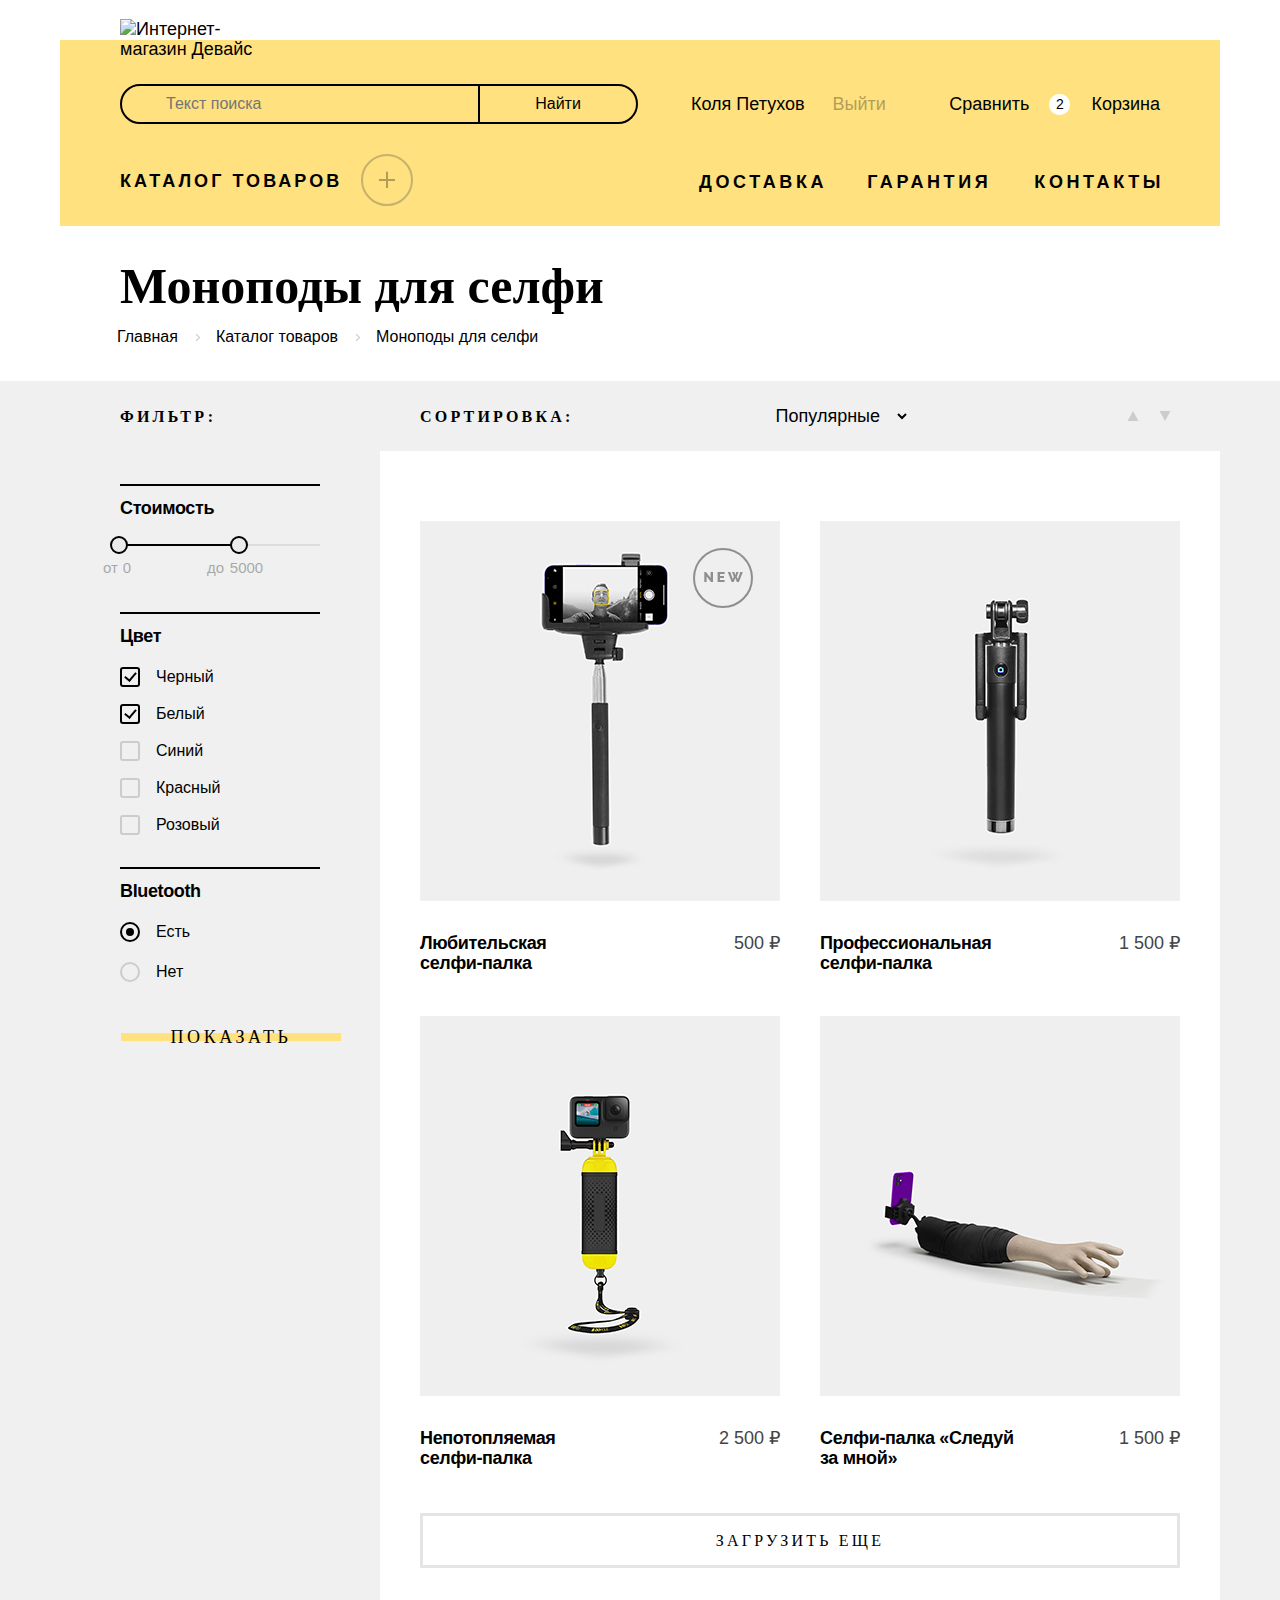
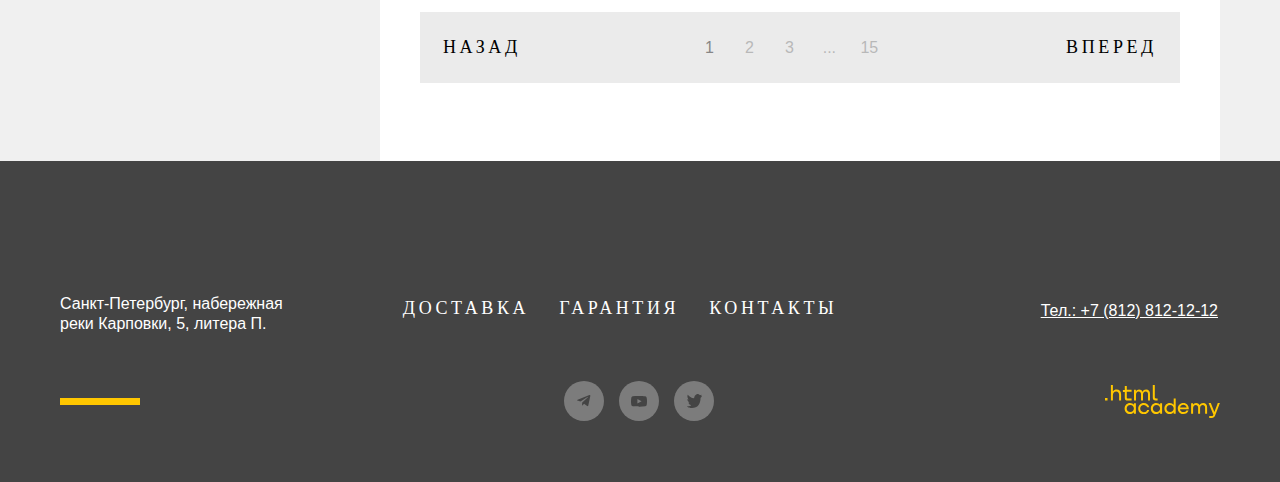
==== catalog.html @ ad10156c "Ending device" ====
<!DOCTYPE html>
<html lang="ru">

  <head>
    <meta charset="utf-8">
    <title>HTML Academy: Девайс</title>
    <link rel="icon" href="favicon.ico">
    <link rel="icon" type="image/png" href="images/favicon.png">
    <link rel="stylesheet" href="styles/styles.css">
  </head>

  <body>
    <header class="head">
      <div class="pre-logo">
        <a href="index.html" class="logo">
          <img src="images/ico/logo.svg" width="145" height="36" alt="Интернет-магазин Девайс">
        </a>
      </div>
      <nav class="head-navigation">
        <div class="nav-top">

          <form action="https://echo.htmlacademy.ru" method="post" class="form-search">
            <label for="search" class="visually-hidden">Поиск</label>
            <input class="form-search-input" id="search" name="search" type="search" placeholder="Текст поиска">
            <button class="form-search-btn" type="submit">Найти</button>
          </form>

          <ul class="nav-list-left">
            <li class="nav-entered">
              <a href="#" class="nav-link"><span class="nav-ico-login"></span>Коля Петухов</a>
            </li>
            <li class="nav-unlogin"><a href="#" class="nav-link">Выйти</a></li>
          </ul>

          <ul class="nav-list-right">
            <li>
              <a href="#" class="nav-compare nav-link"><span class="nav-ico-compare"></span>Сравнить</a>
            </li>
            <li>
              <a href="#" class="nav-thrash nav-link">
                <div class="nav-thrash-reactangle">2</div>
                <span class="nav-ico-thrash"></span>Корзина
              </a>
              <!-- Popover -->

              <div class="cart-popover popover-hidden">
                <ul class="popover-items-list">
                  <li class="popover-cart-item">
                    <a class="popover-item-link" href="#">
                      <img class="popover-image" src="images/tripod-mobile-sm.jpg" width="39" height="43"
                        alt="Любительская селфи-палка">
                      <p class="cart-item-title">Любительская селфи-палка</p>
                    </a>
                    <button class="delete-button" type="submit"><span class="visually-hidden">Удалить</span></button>
                  </li>
                  <li class="popover-cart-item">
                    <a class="popover-item-link" href="#">
                      <img class="popover-image" src="images/tripod-sm.jpg" width="39" height="43"
                        alt="Профессиональная селфи-палка">
                      <p class="cart-item-title">Профессиональная селфи-палка</p>
                    </a>
                    <button class="delete-button" type="submit"><span class="visually-hidden">Удалить</span></button>
                  </li>
                </ul>
                <div class="totals">
                  <p class="totals-text">Товаров: 2</p>
                  <p class="totals-text">Сумма: 2000 ₽</p>
                </div>
                <a class="popover-button" href="#">Открыть корзину</a>
              </div>
              <!-- Popover -->
            </li>
          </ul>
        </div>





        <div class="catalog-group-menu">


          <ul class="catalog-menu-left">
            <li><a href="#" class="catalog-menu-left-link">Каталог товаров</a>
              <div class="catalog-inner catalog-hidden">
                <ul class="catalog-inner-list">
                  <li class="catalog-inner-list-item"><a href="#" class="navigation-catalogue-item">Виртуальная
                      реальность</a></li>
                  <li class="catalog-inner-list-item"><a class="navigation-catalogue-item item-active">Моноподы для
                      cелфи</a></li>
                  <li class="catalog-inner-list-item"><a href="#" class="navigation-catalogue-item">Экшн-камеры</a></li>
                </ul>
                <ul class="catalog-inner-list">
                  <li class="catalog-inner-list-item"><a href="#" class="navigation-catalogue-item">Фитнес-браслеты</a>
                  </li>
                  <li class="catalog-inner-list-item"><a href="#" class="navigation-catalogue-item">Умные часы</a></li>
                </ul>
                <ul class="catalog-inner-list">
                  <li class="catalog-inner-list-item"><a href="#" class="navigation-catalogue-item">Квадрокоптеры</a>
                  </li>
                </ul>
              </div>

            </li>
          </ul>

          <ul class="catalog-menu-right">
            <li><a href="#" class="catalog-menu-right-link">Доставка</a></li>
            <li><a href="#" class="catalog-menu-right-link">Гарантия</a></li>
            <li><a href="#" class="catalog-menu-right-link">Контакты</a></li>
          </ul>




        </div>
      </nav>







    </header>

    <main>
      <section class="breadcrumbs">
        <h2 class="breadcrumbs-header">Моноподы для селфи</h2>
        <ul class="breadcrumbs-list">
          <li class="breadcrumbs-list-item"><a href="/index.html" class="breadcrumbs-list-link">Главная</a></li>
          <li class="breadcrumbs-list-item"><a href="#" class="breadcrumbs-list-link">Каталог товаров</a></li>
          <li class="breadcrumbs-list-item"><a href="#" class="breadcrumbs-list-link">Моноподы для селфи</a></li>
        </ul>
      </section>

      <section class="products-container">
        <div class="product-container-block">

          <div class="product-container-filter">
            <div class="product-filter">
              <h3 class="product-form-header">Фильтр:</h3>
            </div>

            <form action="https://echo.htmlacademy.ru" class="product-form-filter" method="post">
              <fieldset class="product-filter-group">
                <legend class="form-filter-title">Стоимость</legend>
                <div class="filter-range-scale">
                  <div class="filter-range-bar">
                    <button class="filter-range-toggle toggle-min" type="button">
                      <span class="visually-hidden">Изменить минимальную цену</span>
                    </button>
                    <button class="filter-range-toggle toggle-max" type="button">
                      <span class="visually-hidden">Изменить максимальную цену</span>
                    </button>
                    <div class="range-wrapper-inputs">
                      <label class="catalog-filter-label" for="ot">
                        <span class="range-text">от</span>
                        <input class="range-input" type="number" id="ot" value="0" name="min-price" style="width:10px;">
                      </label>
                      <label class="catalog-filter-label" for="do">
                        <span class="range-text">до</span>
                        <input class="range-input" type="number" id="do" value="5000" name="min-price">
                      </label>
                    </div>
                  </div>
                </div>
              </fieldset>
              <fieldset class="product-filter-group">

                <legend class="form-filter-title form-filter-color">Цвет</legend>
                <ul class="form-filter-list">
                  <li class="form-filter-item">
                    <label for="black" class="control">
                      <input class="control-input visually-hidden" type="checkbox" id="black" name="color" value="black"
                        checked>
                      <span class="control-mark"></span>
                      <span class="control-label">Черный</span>
                    </label>
                  </li>
                  <li class="form-filter-item">
                    <label for="white" class="control">
                      <input class="control-input visually-hidden" type="checkbox" id="white" name="color" value="white"
                        checked>
                      <span class="control-mark"></span>
                      <span class="control-label">Белый</span>
                    </label>
                  </li>
                  <li class="form-filter-item">
                    <label for="blue" class="control">
                      <input class="control-input visually-hidden" type="checkbox" id="blue" name="color" value="blue">
                      <span class="control-mark"></span>
                      <span class="control-label">Синий</span>
                    </label>
                  </li>
                  <li class="form-filter-item">
                    <label for="red" class="control">
                      <input class="control-input visually-hidden" type="checkbox" id="red" name="color" value="red">
                      <span class="control-mark"></span>
                      <span class="control-label">Красный</span>
                    </label>
                  </li>
                  <li class="form-filter-item">
                    <label for="rose" class="control">
                      <input class="control-input visually-hidden" type="checkbox" id="rose" name="color" value="rose">
                      <span class="control-mark"></span>
                      <span class="control-label">Розовый</span>
                    </label>
                  </li>

                </ul>
              </fieldset>
              <fieldset class="product-filter-group">
                <legend class="form-filter-title form-filter-bluetooth">Bluetooth</legend>
                <ul class="form-filter-list">
                  <li class="form-filter-radio-item">
                    <label for="yes" class="control">
                      <input class="visually-hidden control-input" type="radio" id="yes" name="bluetooth" value="yes"
                        checked>
                      <span class="control-mark"></span>
                      <span class="control-label">Есть</span>
                    </label>
                  </li>
                  <li class="form-filter-radio-item">
                    <label for="no" class="control">
                      <input class="visually-hidden control-input" type="radio" id="no" name="bluetooth" value="no">
                      <span class="control-mark"></span>
                      <span class="control-label">Нет</span>
                    </label>
                  </li>

                </ul>
              </fieldset>
              <div class="filter-form-btn-container">
                <button class="btn-detail" type="submit">Показать</button>
              </div>
            </form>
          </div>

          <div class="product-main-container">
            <div class="product-sort">
              <h3 class="product-sort-header">Cортировка:</h3>
              <select class="product-select" aria-label="Сортировка товара">
                <option value="popular" selected>Популярные</option>
                <option value="price_up">Цена выше</option>
                <option value="price_down">Цена ниже</option>
              </select>
              <div class="product-button-group">
                <button type="button" class="product-button">
                  <svg width="12" height="10" viewBox="0 0 12 10" fill="currentColor" xmlns="http://www.w3.org/2000/svg"
                    class="up">
                    <path d="M6 0L11.5 10H0.5" />
                  </svg>
                </button>
                <button type="button" class="product-button">
                  <svg width="12" height="10" viewBox="0 0 12 10" fill="currentColor" xmlns="http://www.w3.org/2000/svg"
                    class="down">
                    <path d="M6 10L0.499999 9.61651e-07L11.5 0" />
                  </svg>
                </button>
              </div>
            </div>


            <div class="product-area">
              <div class="product-bar">
                <ul class="product-list">
                  <li class="product-card">
                    <a class="product-card-link" href="#">
                      <img class="product-card-image" src="images/tripod-mobile.jpg" height="380" width="360"
                        alt="Любительская селфи-палка">
                      <svg class="new-label new-visible" width="60" height="60" viewBox="0 0 60 60" fill="none"
                        xmlns="http://www.w3.org/2000/svg">
                        <circle cx="30" cy="30" r="29" stroke="#000" stroke-width="2"></circle>
                        <path d="M13.6 28.3V34h-2.3V24H13l4.6 6v-6H20v10H18l-4.5-5.7Zm18 3.7v2h-7V24h7v2H27v2h4V30h-4v2h4.7Zm7.5-8h2.2l1 3.3 1-3.2h2.2l-1.7
                        4.6 1 2.6 2.5-7.2h2.5L45.9 34h-2l-1.6-3.9-1.6 3.9h-2l-3.9-10h2.5l2.5 7.3 1-2.6-1.7-4.6Z"
                          fill="#000"></path>
                      </svg>
                      <p class="main-page-button btn-detail">Подробнее</p>
                      <h3 class="product-card-title">Любительская <br>селфи-палка</h3>
                      <p class="product-card-price">500 ₽</p>
                    </a>
                  </li>
                  <li class="product-card">
                    <a class="product-card-link" href="#">
                      <img class="product-card-image" src="images/tripod.jpg" height="380" width="360"
                        alt="Профессиональная селфи-палка.">
                      <svg class="new-label new-hidden" width="60" height="60" viewBox="0 0 60 60" fill="none"
                        xmlns="http://www.w3.org/2000/svg">
                        <circle cx="30" cy="30" r="29" stroke="#000" stroke-width="2"></circle>
                        <path d="M13.6 28.3V34h-2.3V24H13l4.6 6v-6H20v10H18l-4.5-5.7Zm18 3.7v2h-7V24h7v2H27v2h4V30h-4v2h4.7Zm7.5-8h2.2l1 3.3 1-3.2h2.2l-1.7
                        4.6 1 2.6 2.5-7.2h2.5L45.9 34h-2l-1.6-3.9-1.6 3.9h-2l-3.9-10h2.5l2.5 7.3 1-2.6-1.7-4.6Z"
                          fill="#000"></path>
                      </svg>
                      <p class="main-page-button btn-detail">Подробнее</p>
                      <h3 class="product-card-title">Профессиональная селфи-палка</h3>
                      <p class="product-card-price">1 500 ₽</p>
                    </a>
                  </li>
                  <li class="product-card">
                    <a class="product-card-link" href="#">
                      <img class="product-card-image" src="images/gopro.jpg" height="380" width="360"
                        alt="Непотопляемая селфи-палка">
                      <svg class="new-label new-hidden" width="60" height="60" viewBox="0 0 60 60" fill="none"
                        xmlns="http://www.w3.org/2000/svg">
                        <circle cx="30" cy="30" r="29" stroke="#000" stroke-width="2"></circle>
                        <path d="M13.6 28.3V34h-2.3V24H13l4.6 6v-6H20v10H18l-4.5-5.7Zm18 3.7v2h-7V24h7v2H27v2h4V30h-4v2h4.7Zm7.5-8h2.2l1 3.3 1-3.2h2.2l-1.7
                        4.6 1 2.6 2.5-7.2h2.5L45.9 34h-2l-1.6-3.9-1.6 3.9h-2l-3.9-10h2.5l2.5 7.3 1-2.6-1.7-4.6Z"
                          fill="#000"></path>
                      </svg>
                      <p class="main-page-button btn-detail">Подробнее</p>
                      <h3 class="product-card-title">Непотопляемая селфи-палка</h3>
                      <p class="product-card-price">2 500 ₽</p>
                    </a>
                  </li>
                  <li class="product-card">
                    <a class="product-card-link" href="#">
                      <img class="product-card-image" src="images/hand.jpg" height="380" width="360"
                        alt="Селфи-палка «Следуй за мной»">
                      <svg class="new-label new-hidden" width="60" height="60" viewBox="0 0 60 60" fill="none"
                        xmlns="http://www.w3.org/2000/svg">
                        <circle cx="30" cy="30" r="29" stroke="#000" stroke-width="2"></circle>
                        <path d="M13.6 28.3V34h-2.3V24H13l4.6 6v-6H20v10H18l-4.5-5.7Zm18 3.7v2h-7V24h7v2H27v2h4V30h-4v2h4.7Zm7.5-8h2.2l1 3.3 1-3.2h2.2l-1.7
                        4.6 1 2.6 2.5-7.2h2.5L45.9 34h-2l-1.6-3.9-1.6 3.9h-2l-3.9-10h2.5l2.5 7.3 1-2.6-1.7-4.6Z"
                          fill="#000"></path>
                      </svg>
                      <p class="main-page-button btn-detail">Подробнее</p>
                      <h3 class="product-card-title">Селфи-палка «Следуй за мной»</h3>
                      <p class="product-card-price">1 500 ₽</p>
                    </a>
                  </li>
                </ul>

              </div>
              <div class="product-more">
                <button type="button" class="product-more-btn">Загрузить еще</button>
              </div>

              <div class="product-navigation">
                <div class="product-navigation-block">
                  <a href="#" class="product-navigation-link"><span
                      class="product-navigation-link-route">Назад</span></a>
                </div>
                <ul class="product-pagination">
                  <li class="product-pagination-list">
                    <a href="#" class="product-pagination-link pagination-current">1</a>
                  </li>
                  <li class="product-pagination-list">
                    <a href="#" class="product-pagination-link">2</a>
                  </li>
                  <li class="product-pagination-list">
                    <a href="#" class="product-pagination-link">3</a>
                  </li>
                  <li class="product-pagination-list">
                    <a href="#" class="product-pagination-link">...</a>
                  </li>
                  <li class="product-pagination-list">
                    <a href="#" class="product-pagination-link">15</a>
                  </li>
                </ul>
                <div class="product-navigation-block">
                  <a href="#" class="product-navigation-link"><span
                      class="product-navigation-link-route">Вперед</span></a>
                </div>
              </div>

            </div>

          </div>



        </div>
      </section>
    </main>



    <footer class="footer">
      <div class="footer-container">

        <div class="logo-footer">
          <h3 class="visually-hidden">На главную страницу</h3>
          <a href="index.html" class="logo-footer-ico"></a>
        </div>


        <div class="footer-first-grid">

          <p class="footer-text">Санкт-Петербург, набережная<br /> реки Карповки, 5, литера П.</p>
          <ul class="footer-menu">
            <li class="footer-menu-item"><a href="#" class="footer-menu-link">Доставка</a></li>
            <li class="footer-menu-item"><a href="#" class="footer-menu-link">Гарантия</a></li>
            <li class="footer-menu-item"><a href="#" class="footer-menu-link">Контакты</a></li>
          </ul>
          <p class="footer-text footer-phone"><a href="tel:+78128121212" class="footer-phone-link">Тел.: +7 (812)
              812-12-12</a></p>
        </div>

        <div class="footer-second-grid">
          <ul class="footer-social-group">


            <li class="footer-social-list">
              <a href="https://t.me/htmlacademy" class="footer-social-group-item-link footer-social-circle">
                <span class="visually-hidden">Телеграм</span>
                <svg width="14" height="12" fill="currentColor" xmlns="http://www.w3.org/2000/svg"
                  class="footer-social-ico">
                  <path
                    d="M12.44.07.62 4.63c-.8.33-.8.78-.14.98l3.03.94 7.02-4.43c.33-.2.64-.09.39.13l-5.7 5.13-.2 3.13c.3 0 .44-.14.61-.3l1.48-1.44 3.06 2.27c.57.31.97.15 1.12-.53l2-9.48c.21-.83-.3-1.2-.85-.96Z" />
                </svg>
              </a>
            </li>

            <li class="footer-social-list">
              <a href="https://www.youtube.com/user/htmlacademyru"
                class="footer-social-group-item-link footer-social-circle">
                <span class="visually-hidden">Ютуб</span>
                <svg width="16" height="11" fill="currentColor" xmlns="http://www.w3.org/2000/svg"
                  class="footer-social-ico">
                  <g clip-path="url(#a)">
                    <path
                      d="M15.67 1.67c-.1-.32-.27-.61-.51-.84-.25-.24-.56-.41-.9-.5C13.01 0 8 0 8 0 5.9-.02 3.8.08 1.74.32 1.4.4 1.1.58.84.82c-.24.24-.42.53-.51.85A19.4 19.4 0 0 0 0 5.34C0 6.56.1 7.79.33 9c.09.32.27.61.51.85.25.23.56.4.9.5 1.27.32 6.26.32 6.26.32 2.09.02 4.18-.08 6.26-.31.34-.09.65-.26.9-.5.24-.23.42-.52.5-.84.24-1.21.35-2.44.34-3.67.02-1.23-.1-2.46-.33-3.68ZM6.4 7.62V3.05l4.18 2.29L6.4 7.62Z" />
                  </g>
                  <defs>
                    <clipPath id="a">
                      <path fill="#fff" d="M0 0h16v11H0z" />
                    </clipPath>
                  </defs>
                </svg>
              </a>
            </li>
            <li class="footer-social-list">
              <a href="https://twitter.com/htmlacademy_ru" class="footer-social-group-item-link footer-social-circle">
                <span class="visually-hidden">Твиттер</span>
                <svg width="15" height="15" fill="currentColor" xmlns="http://www.w3.org/2000/svg"
                  class="footer-social-ico">
                  <path
                    d="M9.7.16c1.5-.5 2.6.3 3.2 1.1.5-.2 1.1-.4 1.7-.6 0 .8-.5 1.4-.8 1.6.7.2 1.2-.4 1.2-.4-.1.9-.9 1.7-1.4 1.9-.2 6.3-2.8 10.4-8.9 10.3h-.4c-.3 0-3.7-.4-4.3-1.8 2 .2 3.4-.4 4.1-1.1-.8-.3-2.4-.4-2.6-2.8.3.2.5.3 1.1.2-1.1-.8-2.3-1.5-2.2-3.5.3.3.9.5 1.2.4C1 5.26-.2 2.36.8.86c1.6 1.7 3.3 3.4 6.3 3.5.2-2.1 1-3.5 2.6-4.2Z" />
                </svg>
              </a>
            </li>
          </ul>

          <div class="footer-html-logo"><a href="https://htmlacademy.ru/" class="footer-html-logo-inner">
              <svg tabindex="0" width="115" height="33" viewBox="0 0 115 33" fill="currentColor"
                xmlns="http://www.w3.org/2000/svg" class="footer-html-logo-ico">
                <path
                  d="M8 6.2c.8-1 2-1.7 3.6-1.7 2.7 0 4.6 1.9 4.5 4.9v6.1h-2V9.8c0-1.8-1.1-3.2-2.9-3.2-2 0-3.3 1.5-3.3 3.6v5.3h-2V0h2v6.2H8zm-8 9.3v-2.6h2.5v2.6H0zM26.6 4.8h-4.8V1.1h-2v3.8h-1.9v2h1.9v6c0 1.7 1 2.7 2.7 2.7h4.1v-2h-3.7c-.7 0-1.1-.4-1.1-1.1V6.8h4.8v-2zm11 1.9c.6-1.3 1.9-2.1 3.5-2.1 2.5 0 4 1.8 3.9 4.3v6.5h-2V9.1c0-1.6-.9-2.6-2.4-2.6-1.2 0-2.6.9-2.6 3.3v5.6h-2V9.1c0-1.6-.9-2.6-2.4-2.6C32 6.5 31 8 31 10v5.4h-2V4.8h1.9v1.6h.1c.6-1 1.7-1.8 3.1-1.8 1.6 0 2.8.9 3.4 2.1h.1zm10.2 6c0 1.7 1 2.7 2.8 2.7h2v-2h-1.7c-.7 0-1.1-.4-1.1-1.1V0h-2v12.7zM25 17.9c1.7 0 3 .7 3.9 1.8v-1.5h2v10.6h-2v-1.6h-.1c-.8 1.1-2 1.9-3.8 1.9-3.1 0-5.4-2.3-5.4-5.6s2.3-5.6 5.4-5.6zm-3.3 5.6c0 2 1.4 3.6 3.6 3.6s3.6-1.7 3.6-3.6c0-2-1.4-3.6-3.6-3.6s-3.6 1.6-3.6 3.6zM44.2 22c-.5-2.4-2.6-4.1-5.4-4.1-3.4 0-5.6 2.5-5.6 5.6 0 3.1 2.2 5.6 5.6 5.6 2.8 0 4.9-1.8 5.4-4.2h-2.1c-.4 1.3-1.7 2.3-3.3 2.3-2.2 0-3.6-1.6-3.6-3.6s1.4-3.6 3.6-3.6c1.6 0 2.8 1 3.3 2.2h2.1V22zm7-4.1c1.7 0 3 .7 3.9 1.8v-1.5h2v10.6h-2v-1.6H55c-.8 1.1-2 1.9-3.8 1.9-3.1 0-5.4-2.3-5.4-5.6s2.3-5.6 5.4-5.6zm-3.3 5.6c0 2 1.4 3.6 3.6 3.6 2.1 0 3.6-1.7 3.6-3.6 0-2-1.4-3.6-3.6-3.6s-3.6 1.6-3.6 3.6zm20.8-3.7c-.9-1.1-2.2-1.9-3.9-1.9-3.1 0-5.4 2.3-5.4 5.6s2.2 5.6 5.4 5.6c1.7 0 3-.8 3.8-1.8h.1v1.5h2V13.4h-2v6.4zm-3.6 7.3c-2.2 0-3.6-1.6-3.6-3.6s1.4-3.6 3.6-3.6 3.6 1.6 3.6 3.6c-.1 2-1.5 3.6-3.6 3.6zm7.7-3.6c0-3.1 2.2-5.6 5.5-5.6 3.5 0 5.7 2.7 5.5 6.3H75c.1 1.6 1.5 2.9 3.4 2.9 1.4 0 2.5-.6 3-1.6h2.1c-.7 2.3-2.7 3.6-5.2 3.6-3.4 0-5.5-2.6-5.5-5.6zm8.8-1.1c-.3-1.6-1.6-2.6-3.3-2.6-1.7 0-2.9 1.1-3.2 2.6h6.5zm16.6-4.5c-1.6 0-2.9.8-3.6 2h-.1c-.6-1.2-1.8-2-3.4-2-1.4 0-2.5.7-3.1 1.8v-1.5h-1.9v10.6h2v-5.4c0-2 1-3.4 2.6-3.5 1.5 0 2.4 1 2.4 2.6v6.3h2v-5.6c0-2.4 1.4-3.3 2.6-3.3 1.5 0 2.4 1 2.4 2.6v6.3h2v-6.5c.1-2.6-1.4-4.4-3.9-4.4zm7.6.2 3.6 8.9 3.4-8.9h2.1l-4.7 12.2c-.7 1.8-1.7 2.6-3.5 2.6h-2.5v-2h2.5c1 0 1.4-.3 1.7-1.2l-4.8-11.6h2.2z" />
              </svg>
            </a>
          </div>
        </div>

      </div>
    </footer>
  </body>

</html>
---- styles/styles.css ----
@font-face {
  font-family: "Rubik";
  font-weight: 400;
  font-style: normal;
  src: url('../fonts/rubik/rubik-400.woff2') format("woff2");
  font-display: swap;
  /* своевременная подгрузка шрифта */

}

@font-face {
  font-family: "Rubik";
  font-weight: 700;
  font-style: normal;
  src: url('../fonts/rubik/rubik-700.woff2') format("woff2");
  font-display: swap;
}

@font-face {
  font-family: "Raleway";
  font-weight: 800;
  font-style: normal;
  src: url('../fonts/raleway/raleway-800.woff2') format("woff2");
  font-display: swap;
}

html {
  height: 100%;
}

body {
  font-family: "Rubik", "Arial", sans-serif;
  font-weight: 400;
  font-size: 18px;
  line-height: 20px;
  font-style: normal;
  background-color: #ffffff;
  margin: 0 auto;
  color: #444444;
  min-height: 100%;
  min-width: 1160px;
}

.head {
  width: 1160px;
  margin: 0 auto;
  height: auto;
  background-color: #FFE17F;
}

.head a {
  color: #000000;
  text-decoration: none;
}

.pre-logo {
  display: block;
  width: 1160px;
  height: 40px;
  background-color: #ffffff;
}

.visually-hidden {
  visibility: hidden;
  position: absolute;
  width: 1px;
  height: 1px;
  margin: -1px;
  border: 0;
  padding: 0;
  overflow: hidden;
}

/* hide someshit from select  */

input[type=number]::-webkit-inner-spin-button,
input[type=number]::-webkit-outer-spin-button {
  -webkit-appearance: none;
  margin: 0;
}

input[type="number"] {
  -moz-appearance: textfield;
}

/* hide someshit from input search */

input::-webkit-search-decoration,
input::-webkit-search-cancel-button,
input::-webkit-search-results-button,
input::-webkit-search-results-decoration {
  display: none;
}


.logo {
  display: block;
  position: relative;
  z-index: 1;
  margin-left: 60px;
  bottom: -19px;
  width: 145px;
  height: 36px;
  cursor: pointer;
}

.logo:hover {
  opacity: 0.4;
}

.logo:focus-visible {
  outline: 2px solid #AF4FFF;
}

.logo:active {
  opacity: 0.2;
  outline: none;
}

.head-navigation {
  min-height: 186px;
  max-height: 300px;
  padding-left: 60px;
}

.nav-top {
  display: flex;
  align-items: center;
  padding: 0;
  margin-bottom: 32px;
  padding-top: 44px;
}

.nav-list-left {
  display: flex;
  align-items: center;
  list-style: none;
  padding: 0;
  margin: 0;
}

.nav-list-right {
  display: flex;
  align-items: center;
  margin: 0;
  margin-left: auto;
  margin-right: 60px;
  list-style: none;
  padding: 0;
}

.nav-list-right:last-child {
  position: relative;
}

.form-search {
  display: flex;
  flex-direction: row;
  align-items: center;
  margin-right: 27px;
}

.form-search::before {
  display: block;
  content: "";
  background: url('../images/ico/search.svg');
  background-repeat: no-repeat;
  width: 16px;
  height: 16px;
  color: black;
  margin-left: 16px;
  position: absolute;
}

.form-search-input {
  background: none;
  width: 360px;
  height: 40px;
  padding: 0;
  font-family: inherit;
  font-size: 16px;
  line-height: 20px;
  padding-left: 44px;
  color: #000000;
  border: 2px solid #000000;
  border-top-left-radius: 50px;
  border-bottom-left-radius: 50px;
}

.form-search-input:focus-visible {
  color: rgba(0, 0, 0, 0.3);
  outline: 2px solid #AF4FFF;
}

.form-search-input:active {
  outline: none;
}

.form-search-btn {
  background: none;
  border: none;
  min-width: 160px;
  height: 40px;
  font-family: inherit;
  font-size: 16px;
  line-height: 20px;
  cursor: pointer;
  border: 2px solid #000000;
  border-top-right-radius: 50px;
  border-bottom-right-radius: 50px;
  margin-left: -2px;
}

.form-search-btn:hover {
  color: #ffffff;
  background-color: #000000;
  border: 3px solid #000000;
}

.form-search-btn:focus-visible {
  outline: 2px solid #AF4FFF;
}

.form-search-btn:active {
  color: #4c4c4c;
  background-color: #000000;
  border: 3px solid #000000;
  outline: none;
}

.nav-entered {
  margin-right: 28px;
}

.nav-link:hover {
  opacity: 0.4;
}

.nav-link:focus-visible {
  outline: 2px solid #AF4FFF;
}

.nav-link:active {
  opacity: 0.2;
  outline: none;
}

.nav-unlogin {
  font-size: 18px;
  color: #000000;
  opacity: 0.3;
}

.nav-ico-login {
  display: inline-block;
  background: url('../images/ico/login.svg');
  background-repeat: no-repeat;
  width: 13px;
  height: 12px;
  color: black;
  margin-right: 13px;
}

.nav-ico-compare {
  display: inline-block;
  background: url('../images/ico/copmare.svg');
  background-repeat: no-repeat;
  width: 10px;
  height: 12px;
  color: black;
  margin-right: 13px;
}

.nav-ico-thrash {
  display: inline-block;
  background: url('../images/ico/thrash.svg');
  background-repeat: no-repeat;
  width: 16px;
  height: 14px;
  color: black;
  margin-right: 12px;
  margin-left: 14px;
}

.nav-compare {
  margin-right: 20px;
}

.nav-thrash-reactangle {
  position: absolute;
  font-size: 14px;
  text-align: center;
  background-color: #ffffff;
  border-radius: 10px;
  width: 21px;
  height: 21px;
}

.catalog-group-menu {
  display: flex;
  align-items: center;
}

.catalog-menu-left {
  list-style: none;
  display: flex;
  align-items: center;
  padding: 0;
  margin: 0;
  z-index: 3;
}

.catalog-menu-left-link {
  display: inline-block;
  font-weight: 800;
  font-size: 18px;
  line-height: 21px;
  letter-spacing: 0.17em;
  text-transform: uppercase;
  color: #000000;
  position: relative;
  z-index: 3;
  min-width: 297px;
}


.catalog-menu-left-link::after {
  display: inline-block;
  background: url(../images/ico/circle-plus.svg);
  background-position: center;
  background-repeat: no-repeat;
  width: 48px;
  height: 48px;
  border: 2px solid #444444;
  border-radius: 50%;
  vertical-align: middle;
  position: relative;
  content: "";
  right: -19px;
  top: -2px;
  opacity: 0.3;
}

.catalog-menu-left-link:focus-visible {
  outline: 2px solid #AF4FFF;
}

.catalog-menu-left-link:active::after {
  background: url(../images/ico/circle-minus.svg);
  background-position: center;
  background-repeat: no-repeat;
}

.catalog-menu-right {
  display: flex;
  align-items: center;
  flex-wrap: wrap;
  list-style: none;
  padding: 0;
  margin: 0;
  margin-left: auto;
  max-width: 547px;
  min-height: 50px;
  max-height: 100px;
  margin-right: 56px;
  z-index: 3;
}




.catalog-menu-right li:first-child {
  margin-right: 40px;
}

.catalog-menu-right li:nth-child(2) {
  margin-right: 43px;
}

.catalog-menu-right li:nth-child(3) {
  margin: 0;
}

.catalog-menu-right-link {
  display: flex;
  align-items: center;
  min-height: 30px;
  max-height: 100px;
  text-decoration: none;
  color: #000000;
  font-weight: 800;
  font-size: 18px;
  line-height: 21px;
  letter-spacing: 0.2em;
  text-transform: uppercase;
}

.menu-right-link-active {
  border-bottom: 2px solid #000000;
}

.catalog-menu-right-link:hover {
  opacity: 0.4;
}

.catalog-menu-right-link:focus-visible {
  outline: 2px solid #AF4FFF;
}

.catalog-menu-right-link:active {
  opacity: 0.2;
  outline: none;
}

.catalog-inner {
  background-color: #FFE17F;
  font-size: 16px;
  line-height: 30px;
  color: #000000;
  min-height: 160px;
  z-index: 2;
  position: absolute;
  margin-left: -60px;
  width: 1160px;
  column-gap: 60px;
}

.catalog-hidden {
  display: none;
}

.catalog-open {
  display: flex;
}

.catalog-inner-list {
  margin: 0;
  margin-top: 10px;
  padding: 0;
  display: flex;
  flex-direction: column;
  row-gap: 15px;
}

.catalog-inner-list:first-child {
  margin-left: 60px;
}

.catalog-inner-list:last-child {
  margin-left: 10px;
}

.catalog-inner-list-item {
  display: flex;
  height: 23px;
  justify-content: stretch;
}

.navigation-catalogue-item {
  display: inline-block;
  font-family: inherit;
  font-style: normal;
  font-weight: 400;
  font-size: 16px;
  line-height: 18px;
  text-align: left;
  text-transform: none;
  color: #000000;
  text-decoration: none;
}

.item-active {
  border-bottom: 2px solid #000000;
  cursor: pointer;
}

.navigation-catalogue-item:hover {
  opacity: 0.6;
}

.navigation-catalogue-item:focus-visible {
  outline: 2px solid #af4fff;
}

.navigation-catalogue-item:active {
  opacity: 0.3;
}

.main-slider {
  margin: 0 auto;
  width: 1160px;
  margin-bottom: 55px;
  background-image: linear-gradient(180deg, #FFE17F 113px, transparent 113px);
  background-repeat: no-repeat;
  background-position: 0 0;
}

.slider-top-line {
  width: 1160px;
  height: 120px;
  background-color: #FFE17F;
}

.slider-wrapper {
  position: relative;
}

.slide {
  height: 540px;
}

.slide-hidden {
  display: none;
}

.slide-open {
  display: flex;
}

.slider-image {
  width: 560px;
  height: 560px;
  display: block;
  position: relative;
  top: -36px;
}

.slider-controls {
  position: absolute;
  top: 38%;
  left: 2.5%;
  display: flex;
  justify-content: space-between;
  width: 530px;
  transform: translateY(-50%);
}

.slider-button {
  width: 20px;
  height: 60px;
  color: #000000;
  background-color: transparent;
  border: none;
  cursor: pointer;
  background: url('../images/ico/arrow.svg');
  background-position: center;
  background-repeat: no-repeat;
}

.slider-prev {
  transform: rotate(180deg);
}

.slider-prev:hover,
.slider-next:hover {
  opacity: 0.6;
}

.slider-prev:focus-visible,
.slider-next:focus-visible {
  outline: 2px solid #AF4FFF;
}

.slider-prev:active,
.slider-next:active {
  opacity: 0.2;
  outline: none;
}

.slider-header {
  font-weight: 700;
  font-size: 180px;
  text-align: right;
  color: #ffffff;
  margin-right: 49px;
  position: relative;
  top: -5px;
}

.slider-text {
  width: 560px;
  height: 485px;
  display: flex;
  flex-direction: column;
  margin-left: auto;
  position: relative;
  top: 55px;
}

.slider-tagline {
  font-family: "Raleway";
  font-size: 50px;
  line-height: 50px;
  color: #000000;
  margin: 0;
  margin-top: 10px;
  z-index: 1;
  margin-bottom: 29px;
}

.slider-description {
  font-size: 18px;
  line-height: 30px;
  margin: 0;
  margin-bottom: 51px;
}

.slider-group-info {
  display: flex;
  margin-bottom: 50px;
  align-items: center;
  justify-content: space-between;
  box-sizing: border-box;
}

.slider-properties {
  display: flex;
  min-width: 147px;
  column-gap: 20px;
  row-gap: 12px;
  margin: 0;
  padding: 0;
  list-style-type: none;
}

.slider-properties-feature {
  font-size: 36px;
  line-height: 30px;
  color: #000000;
}

.slider-properties-value {
  font-size: 16px;
  line-height: 30px;
  color: #444444;
  padding-top: 10px;
  display: inline-block;
}

.btn {
  font-family: 'Raleway';
  font-size: 18px;
  line-height: 21px;
  letter-spacing: 0.2em;
  text-transform: uppercase;
  max-width: 280px;
  min-width: 220px;
  display: flex;
  justify-content: center;
  align-items: center;
  text-decoration: none;
  color: #000000;
}

.btn-more {
  background-color: rgba(255, 225, 127, 1);
  height: 8px;
  vertical-align: baseline;
}

.btn-detail {
  display: flex;
  align-items: center;
  justify-content: center;
  position: relative;
  left: 1px;
  z-index: 0;
  min-width: 220px;
  max-width: 260px;
  min-height: 40px;
  font-family: 'Raleway';
  font-size: 18px;
  line-height: 21px;
  letter-spacing: 0.2em;
  text-transform: uppercase;
  text-decoration: none;
  color: #000000;
  border: 0;
  cursor: pointer;
  background-color: inherit;
}

.btn-detail:hover::before {
  height: 40px;
}

.btn-detail:focus-visible {
  outline: 2px solid #AF4FFF;
}

.btn-detail:active,
.btn-detail:active::before {
  outline: none;
  background-color: #FFCC33;
  height: 40px;
}

.btn-detail::before {
  content: "";
  position: absolute;
  left: 0;
  z-index: -1;
  display: block;
  width: 100%;
  min-height: 8px;
  background-color: #FFE17F;
}

.btn-disabled {
  opacity: 0.3;
}

.slider-dot-pagination {
  position: absolute;
  top: 61%;
  right: 0;
  display: flex;
  list-style: none;
  margin: 0;
  padding: 0;
}


.slider-dot {
  width: 12px;
  height: 12px;
  border: 2px solid #000000;
  border-radius: 10px;
  margin: 0;
  padding: 0;
  background: none;
  cursor: pointer;
}

.active {
  background-color: #000000;
}

.slider-dot-item:not(:last-child) {
  margin-right: 20px;
}

.slider-dot:hover,
.active:hover {
  opacity: 0.6;
}

.slider-dot:focus-visible,
.active:focus-visible {
  outline: 2px solid #AF4FFF;
}

.slider-dot:active,
.active:active {
  opacity: 0.3;
  outline: none;
}

/* == Subcategory == */

.subcategory {
  width: 1160px;
  margin: 0 auto;
  background-color: #ffffff;
  min-height: 260px;
  margin-bottom: 60px;
}

.subcategory-block {
  display: flex;
  column-gap: 40px;
}

.subcategory-block-list {
  display: flex;
  flex-wrap: wrap;
  justify-content: flex-start;
  align-items: center;
  margin: 0;
  padding: 0;
  list-style: none;
}

.subcategory-categories {
  display: flex;
  flex-wrap: wrap;
  width: 1160px;
  margin: 0 auto;
  padding: 0;
  list-style-type: none;
}

.subcategory-element:not(:last-child) {
  margin-right: 40px;
}

.subcategory-image {
  position: relative;
  margin-bottom: 32px;
  background-color: #ffe17f;
}

.subcategory-element:hover .subcategory-image {
  background-color: #ffcc33;
}

.subcategory-item:focus-visible {
  outline: 2px solid #af4fff;
}

.subcategory-element:active {
  opacity: 0.3;
}

.glasses {
  background-image: url("../images/ico/glasses.svg");
  width: 160px;
  height: 160px;
  background-position: center center;
  background-repeat: no-repeat;
}

.tripod {
  background-image: url("../images/ico/tripod.svg");
  width: 160px;
  height: 160px;
  background-position: center bottom;
  background-repeat: no-repeat;
}

.camera {
  background-image: url("../images/ico/camera.svg");
  width: 160px;
  height: 160px;
  background-position: center center;
  background-repeat: no-repeat;
}

.bangle {
  background-image: url("../images/ico/bangle.svg");
  width: 160px;
  height: 160px;
  background-position: center center;
  background-repeat: no-repeat;
}

.watch {
  background-image: url("../images/ico/watch.svg");
  width: 160px;
  height: 160px;
  background-position: center center;
  background-repeat: no-repeat;
}

.kvadro {
  background-image: url("../images/ico/kvadro.svg");
  width: 160px;
  height: 160px;
  background-position: center center;
  background-repeat: no-repeat;
}

.subcategory-item {
  display: inline-block;
  width: 160px;
  min-height: 253px;
  font-family: "Raleway", sans-serif;
  font-size: 18px;
  line-height: 24px;
  letter-spacing: -0.02em;
  text-decoration: none;
  color: #000000;
}

/* == Service == */

.service {
  width: 100%;
  margin-bottom: 72px;
}

.service-container {
  background-image: linear-gradient(180deg, transparent 104px, #F0F0F0 104px);
  background-repeat: no-repeat;
  margin-bottom: 70px;
}

.service-inner-box {
  height: 391px;
  width: 1160px;
  margin: 0 auto;
  display: flex;
}

.service-menu {
  width: 287px;
  display: flex;
  margin-right: 116px;
}

.service-menu-list {
  display: grid;
  grid-template-columns: 280px;
  grid-template-rows: 40px 40px 40px;
  grid-row-gap: 36px;
  justify-content: flex-start;
  align-items: center;
  margin: 0;
  padding: 0;
  height: 319px;
  margin-top: 64px;
}

.service-menu::after {
  content: '';
  height: 319px;
  width: 7px;
  background-color: #000000;
}

.service-menu-list-in {
  list-style-type: none;
}

.service-btn-active {
  background-color: #000000;
  color: #FFE17F;
  justify-content: flex-start;
  padding-left: 16px;
  width: 100%;
  height: 40px;
  cursor: pointer;
}

.btn.service-btn-active:hover {
  color: rgba(255, 225, 127, 0.5);
}

.btn.service-btn-active:focus-visible {
  outline: 2px solid #af4fff;
}

.btn.service-btn-active:active {
  color: rgba(255, 225, 127, 0.3);
}

.service-btn {
  min-width: 160px;
  width: 160px;
}

.service-text {
  display: flex;
  flex-direction: column;
  margin-top: 73px;
  line-height: 30px;
}

.service-text-delivery::after {
  content: "";
  background: url('../images/ico/service_delivery.svg') no-repeat;
  width: 136px;
  height: 164px;
  position: relative;
  right: -104px;
  top: 80px;
}

.service-text-delivery {
  display: flex;
  max-width: 800px;
  min-width: 750px;
}

.service-delivery-info {
  width: 454px;
  margin: 0;
}

.main-title {
  font-family: 'Raleway';
  font-size: 50px;
  line-height: 50px;
  color: #000000;
  margin: 0;
  margin-bottom: 49px;
}

.service-text-warranty {
  display: flex;
  max-width: 800px;
  min-width: 750px;
}

.service-warranty-info {
  width: 480px;
  margin: 0;
}

.service-text-warranty::after {
  content: "";
  background: url('../images/ico/service_warranty.svg') no-repeat;
  width: 171px;
  height: 195px;
  position: relative;
  right: -104px;
  top: 80px;
}

.service-text-credit {
  display: flex;
  max-width: 800px;
  min-width: 750px;
}

.service-credit-info {
  width: 470px;
  margin: 0;
}

.service-text-credit::after {
  content: "";
  background: url(../images/ico/service_credit.svg) no-repeat;
  width: 156px;
  height: 188px;
  position: relative;
  right: -104px;
  top: 80px;
}

/* == Delivery == */

.fast-delivery {
  width: 1160px;
  height: 100px;
  background-color: #F0F0F0;
  margin: 0 auto;
  display: flex;
  align-items: center;
  text-decoration: none;
}

.fast-box-ico-delivery {
  width: 125px;
  height: 100px;
  background-color: #FFE17F;
  background-image: url('../images/ico/fast-delivery.svg');
  background-position: center 53%;
  background-repeat: no-repeat;
}

.fast-text-delivery {
  margin: 0;
  width: 910px;
  text-align: center;
  position: relative;
  top: 4px;
  left: 2px;
}

.fast-text {
  font-family: 'Raleway';
  font-style: normal;
  font-weight: 800;
  font-size: 20px;
  line-height: 23px;
  letter-spacing: 0.2em;
  text-transform: uppercase;
  color: #000000;
  margin: 0;
}

.fast-info-delivery {
  position: relative;
  top: 0;
  left: 0;
  width: 40px;
  height: 40px;
  border-radius: 50%;
  background-color: rgba(220, 220, 220, 0.5);
  margin-right: 42.5px;
  margin-left: auto;
}

.fast-info-delivery::after {
  content: "";
  position: absolute;
  background: url(../images/ico/i.svg);
  width: 40px;
  height: 40px;
  opacity: 0.3;
  background-position: center;
  background-repeat: no-repeat;
}

.fast-delivery:hover .fast-box-ico-delivery {
  background-color: #ffc700;
}

.fast-delivery:hover .fast-info-delivery::after {
  opacity: 1;
}

.fast-delivery:focus-visible {
  outline: 2px solid #af4fff;
}

.fast-delivery:active {
  opacity: 0.3;
}

/* == Info contacts & about == */

.device-information {
  height: 550px;
  width: 1160px;
  margin: 0 auto;
  display: flex;
  flex-direction: row;
  margin-bottom: 65px;
  column-gap: 48px;
}

.device-information-about {
  width: 580px;
}

.device-information-contacts {
  width: 530px;
}

.device-information-contacts::before,
.device-information-about::before {
  content: "";
  display: block;
  width: 84px;
  height: 7px;
  background-color: #000000;
  margin-bottom: 40px;
}

.device-topic {
  font-family: 'Rubik';
  font-size: 24px;
  line-height: 30px;
  margin: 0;
  margin-bottom: 15px;
}



.device-information-delivery {
  list-style-type: none;
  padding: 0;
  margin-bottom: 30px;
}

.device-information-delivery li {
  font-size: 18px;
  line-height: 20px;
  font-weight: 700;
  color: #000000;
  letter-spacing: -0.02em;
}

.device-information-delivery li:not(:last-child) {
  padding-bottom: 19px;
}

.device-information-delivery li::before {
  display: inline-block;
  background: url('../images/ico/bullet_yellow.svg') no-repeat;
  width: 8px;
  height: 8px;
  content: '';
  padding-right: 26px;
  padding-bottom: 2px;
}

.btn-delivery {
  left: 7px;
}


.device-text {
  font-size: 18px;
  line-height: 30px;
  color: #444444;
  margin: 0;
  margin-bottom: 30px;
}

.device-text-phone {
  text-decoration: underline;
}


/* == Subscribe == */

.subscribe {
  width: 100%;
  background-color: #F0F0F0;
  height: 421px;
}

.subscribe-container {
  width: 1160px;
  margin: 0 auto;
  display: flex;
  flex-direction: row;
  row-gap: 95px;
  flex-wrap: wrap;
  padding-top: 64px;
  align-items: center;
}

.subscribe-header {
  width: 348px;
  min-height: 100px;
  margin-left: 6px;
}


.subscribe-text-box {
  width: 560px;
  min-height: 100px;
  margin-left: auto;
  position: relative;
  top: -15px;
  left: 5px;
}

.subscribe-text {
  margin: 0;
  font-size: 18px;
  line-height: 30px;
}

.form-subscribe {
  height: 57px;
  display: flex;
  align-items: center;
}

.form-subscribe-input {
  background-color: #F0F0F0;
  border: none;
  border-bottom: 3px solid #C4C4C4;
  width: 542px;
  height: 54px;
  padding: 0;
  outline: none;
  font-family: inherit;
  font-weight: 400;
  font-size: 18px;
  line-height: 30px;
  padding-left: 15px;
  color: #000000;
}

.form-subscribe-input:focus {
  background-color: #DCDCDC;
}

.input-error {
  border-bottom: 3px solid #FF3D3D;
}

.input-disabled {
  opacity: 0.3;
}

.form-subscribe-btn {
  border: 3px solid #C4C4C4;
  min-width: 253px;
  height: 57px;
  font-family: 'Raleway';
  font-size: 18px;
  line-height: 21px;
  cursor: pointer;
  letter-spacing: 0.2em;
  text-transform: uppercase;
  padding: 0;
}

.form-subscribe-btn:hover {
  color: #ffffff;
  background-color: #000000;
  border: 3px solid #000000;
}

.form-subscribe-btn:focus-visible {
  outline: 2px solid #AF4FFF;
}

.form-subscribe-btn:active {
  color: #4c4c4c;
  background-color: #000000;
  border: 3px solid #000000;
  outline: none;
}

.subscribe-free {
  display: flex;
  align-items: center;
  min-width: 180px;
  margin-left: auto;
}

.subscribe-free-text {
  margin: 0;
}

.subscribe-free-text::before {
  background: url('../images/ico/v.svg') no-repeat;
  width: 14px;
  height: 14px;
  content: '';
  display: inline-block;
  margin-right: 16.5px;
}

/* == Footer == */

.footer {
  width: 100%;
  height: 321px;
  background-color: #444444;
}

.footer-container {
  width: 1160px;
  height: 321px;
  margin: 0 auto;
}

.logo-footer {
  padding-top: 62px;
  margin-bottom: 35px;
}

.logo-footer-ico {
  background: url('../images/ico/logo-footer.svg') no-repeat;
  width: 145px;
  height: 36px;
  display: block;
  cursor: pointer;
}

.logo-footer-ico:hover {
  opacity: 0.4;
}

.logo-footer-ico:focus-visible {
  outline: 2px solid #AF4FFF;
}

.logo-footer-ico:active {
  opacity: 0.2;
  outline: none;
}

.footer-first-grid {
  display: flex;
  color: #ffffff;
  margin-bottom: 47px;
}

.footer-second-grid {
  display: flex;
}

.footer-text {
  font-size: 16px;
  line-height: 20px;
  margin: 0;
}

.footer-phone-link {
  text-decoration-line: underline;
  color: #ffffff;
}

.footer-menu {
  display: flex;
  align-items: stretch;
  column-gap: 30px;
  padding: 0;
  margin: 0;
  height: 28px;
  position: relative;
  top: 4px;
}

.footer-menu-item {
  list-style-type: none;
  font-family: 'Raleway';
  font-size: 18px;
  line-height: 21px;
  letter-spacing: 0.2em;
  text-transform: uppercase;
  border-bottom: 2px solid transparent;
  flex-grow: 1;
}

.footer-menu-link {
  text-decoration: none;
  color: #ffffff;
  display: inline-block
}

.footer-menu-item:hover {
  border-bottom: 2px solid #FFC700;
}

.footer-menu-item:hover > .footer-menu-link {
  color: #FFC700;
}

.footer-menu-link:focus-visible {
  outline: 2px solid #AF4FFF;
}

.footer-menu-item:active {
  opacity: 0.3;
}

.footer-menu-item:active > .footer-menu-link {
  outline: none;
}

.footer-phone {
  margin-left: auto;
  position: relative;
  top: 7px;
  left: -2px;
}

.footer-phone-link:hover {
  color: #FFC700;
}

.footer-phone-link:focus-visible {
  outline: 2px solid #AF4FFF;
}

.footer-phone-link:active {
  opacity: 0.3;
  outline: none;
}

.footer-text:first-child {
  margin-right: 120px;
}

.footer-second-grid {
  display: flex;
  align-items: center;
}

.footer-second-grid::before {
  content: "";
  display: block;
  background-color: #FFC700;
  width: 80px;
  height: 7px;
  margin-right: 424px;
}

.footer-social-group {
  display: flex;
  column-gap: 15px;
  list-style: none;
  padding: 0;
  margin: 0;
}

.footer-social-group-item-link {
  width: 40px;
  height: 40px;
  display: flex;
  align-items: center;
  justify-content: center;
}

.footer-social-ico {
  display: block;
  z-index: 1;
  color: #444444;
}

.footer-social-circle::after {
  content: "";
  position: absolute;
  background-color: rgba(255, 255, 255, 0.3);
  border-radius: 50%;
  width: 40px;
  height: 40px;
  background-position: center;
  background-repeat: no-repeat;
}

.youtube-ico::after {
  content: "";
  position: absolute;
  background-color: rgba(255, 255, 255, 0.3);
  border-radius: 50%;
  background: url(../images/ico/youtube.svg);
  width: 40px;
  height: 40px;
  background-position: center;
  background-repeat: no-repeat;
}

.twitter-ico::after {
  content: "";
  position: absolute;
  background-color: rgba(255, 255, 255, 0.3);
  border-radius: 50%;
  background: url(../images/ico/twitter.svg);
  width: 40px;
  height: 40px;
  background-position: center;
  background-repeat: no-repeat;
}

.footer-social-group-item-link:hover.footer-social-circle::after {
  background-color: #ffc700;
}

.footer-social-group-item-link:focus-visible {
  outline: 2px solid #AF4FFF;
}

.footer-social-group-item-link:active > .footer-social-ico {
  opacity: 0.3
}

.footer-html-logo {
  margin: 0;
  margin-left: auto;
}

.footer-html-logo-inner {
  outline: none;
}

.footer-html-logo-ico {
  display: block;
  color: #FFC700;
  outline: none;
}

.footer-html-logo-ico:hover {
  color: #ffffff;
}

.footer-html-logo-inner:focus-visible > .footer-html-logo-ico {
  outline: 2px solid #AF4FFF;
}

.footer-html-logo-ico:active {
  outline: none;
  opacity: 0.2;
}

/* == breadcrumbs == */

.breadcrumbs {
  background-color: #ffffff;
  height: 120px;
  width: 1160px;
  margin: 0 auto;
  margin-bottom: 35px
}

.breadcrumbs-header {
  font-family: 'Raleway';
  font-style: normal;
  font-size: 50px;
  line-height: 50px;
  color: #000000;
  margin: 0;
  padding-top: 35px;
  margin-bottom: 17px;
  margin-left: 60px;
}

.breadcrumbs-list {
  display: flex;
  column-gap: 34px;
  padding: 0;
  margin: 0;
  height: 16px;
  align-items: center;
  margin-left: 57px;
}

.breadcrumbs-list-item {
  list-style-type: none;
  font-size: 16px;
  line-height: 19px;
}

.breadcrumbs-list-item:not(:last-child)::after {
  display: inline-block;
  position: relative;
  left: 18px;
  top: -1px;
  width: 4px;
  height: 7px;
  content: "";
  background: url('../images/ico/arrowed.svg');
}

.breadcrumbs-list-item .breadcrumbs-list-link:hover {
  opacity: 0.4;
}

.breadcrumbs-list-item .breadcrumbs-list-link:focus-visible {
  outline: 2px solid #AF4FFF;
}

.breadcrumbs-list-item .breadcrumbs-list-link:active {
  opacity: 0.2;
  outline: none;
}

.breadcrumbs-list-link {
  color: #000000;
  text-decoration: none;
  padding: 0;
  margin: 0;
}

/* == Products == */

.products-container {
  min-height: 1380px;
  width: 100%;
  background-color: #F0F0F0;
}

.product-container-block {
  display: flex;
  width: 1160px;
  min-height: 1380px;
  margin: 0 auto;
}

/* == Filter Products left container == */

.product-container-filter {
  display: flex;
  flex-direction: column;
  box-sizing: border-box;
  width: 320px;
}

.product-filter {
  width: 320px;
  height: 70px;
  display: flex;
  align-items: center;
  margin-bottom: 33px;
  max-width: 200px;
}

.product-filter-group {
  margin: 0;
  padding: 0;
  border: none;
}

.product-form-header {
  font-family: 'Raleway';
  font-size: 16px;
  line-height: 19px;
  letter-spacing: 0.2em;
  text-transform: uppercase;
  color: #000000;
  margin: 0;
  margin-left: 60px;
  display: flex;
  align-self: stretch;
  align-items: center;
}


.product-form-filter {
  display: flex;
  flex-direction: column;
  padding-left: 60px;
  padding-right: 60px;
}


.form-filter-title {
  font-family: inherit;
  font-size: 18px;
  font-weight: 700;
  line-height: 20px;
  letter-spacing: -0.02em;
  color: #000000;
  margin-bottom: 26px;
  padding: 0;
  padding-top: 12px;
  border-top: 2px solid #000000;
  width: 200px;
}

.form-filter-color,
.form-filter-bluetooth {
  margin-bottom: 20px;
}



/* Progressbar */

.filter-range-scale {
  position: relative;
  height: 2px;
  background-color: #000000;
  border-radius: 2px;
  margin-bottom: 66px;
}

.filter-range-bar {
  position: absolute;
  height: 2px;
  left: 120px;
  width: 80px;
  background-color: #DCDCDC;
}

.filter-range-toggle {
  position: absolute;
  width: 18px;
  height: 18px;
  background-color: #EBEBEB;
  border: 2px solid #000000;
  border-radius: 50%;
  cursor: pointer;
  outline: none;
}

.filter-range-toggle::after {
  content: "";
  width: 20px;
  height: 20px;
  Left: -9px;
  top: -4px;
  display: block;
  position: relative;
}

.filter-range-toggle:hover {
  background-color: #f0f0f0;
  border: 2px solid #666666;
}

.filter-range-toggle:focus-visible.filter-range-toggle::after {
  outline: 2px solid #AF4FFF;
}

.filter-range-toggle:active {
  background-color: #000000;
  border: 2px solid #000000;
}

.toggle-min {
  top: -8px;
  left: -130px;
}

.toggle-max {
  top: -8px;
  right: 72px;
}

.range-wrapper-inputs {
  display: flex;
  justify-content: center;
  position: relative;
  left: -95px;
  top: 15px
}

.catalog-filter-label {
  display: flex;
  font-weight: 400;
  font-size: 15px;
  line-height: 18px;
  text-align: center;
  color: #000000;
  opacity: 0.3;
}

.catalog-filter-label:first-child {
  margin-right: 73px;
}

.range-input {
  padding: 0 2px;
  font: inherit;
  text-align: center;
  background-color: transparent;
  border: none;
  outline: none;
}

.range-input:last-child {
  width: 37px;
}

.range-text {
  display: block;
  padding-right: 2px;
  margin-top: -0.5px;
}

.range-input::-webkit-outer-spin-button,
.range-input::-webkit-inner-spin-button {
  appearance: none;
  margin: 0;
}

.catalog-filter-label:focus-within {
  outline: 2px solid #AF4FFF;
}


/* Form Checkbox + radio */

.control {
  position: relative;
  margin: 0;
  padding: 0;
  padding-left: 36px;
  cursor: pointer;
}

.control-mark {
  position: absolute;
  top: 1px;
  left: 0;
  width: 16px;
  height: 16px;
  border-radius: 3px;
  border: 2px solid #cccccc;
  background-color: transparent;
}

.control:hover .control-mark,
.control:hover .control-label {
  opacity: 0.6;
}

.control:active .control-mark,
.control:active .control-label {
  opacity: 0.4;
}

/* Checkbox */

.control-input[type="checkbox"]:checked + .control-mark::before {
  position: absolute;
  top: 7px;
  left: 5px;
  width: 11px;
  height: 2px;
  background-color: #000000;
  content: "";
}

.control-input[type="checkbox"]:checked + .control-mark::after {
  position: absolute;
  top: 9px;
  left: 2px;
  width: 7px;
  height: 2px;
  background-color: #000000;
  content: "";
}

.control-input[type="checkbox"]:checked + .control-mark {
  border: 2px solid #000000;
}

.control-input[type="checkbox"]:checked + .control-mark::before {
  transform: rotate(-50deg);
}

.control-input[type="checkbox"]:checked + .control-mark::after {
  transform: rotate(40deg);
}

/* Radio */

.control-input[type="radio"] + .control-mark {
  border-radius: 50%;
}

.control-input[type="radio"]:checked + .control-mark::before {
  position: absolute;
  top: 4px;
  left: 4px;
  width: 8px;
  height: 8px;
  background-color: #000000;
  border-radius: 50%;
  content: "";
}

.control-input[type="radio"]:checked + .control-mark {
  border: 2px solid #000000;
}

.control-label {
  font-size: 16px;
  line-height: 19px;
  color: #000000;
}

.form-filter-list {
  margin: 0;
  padding: 0;
  list-style-type: none;
  display: flex;
  flex-direction: column;
  align-items: flex-start;
  margin-bottom: 16px;
}



.form-filter-item {
  min-height: 37px;
}

.form-filter-radio-item {
  margin-bottom: 20px;
  min-height: 20px;
}

.filter-form-btn-container {
  display: block;
}


/* == Products right container == */

.product-main-container {
  display: flex;
  width: 840px;
  height: 1380px;
  flex-direction: column;
}

.product-sort {
  display: flex;
  align-items: center;
  width: 840px;
  height: 70px;
  background-color: #F0F0F0;
}

.product-sort-header {
  font-family: 'Raleway';
  font-size: 16px;
  line-height: 19px;
  letter-spacing: 0.2em;
  text-transform: uppercase;
  color: #000000;
  margin: 0;
  margin-right: 198px;
  margin-left: 40px;
  display: flex;
  align-self: stretch;
  align-items: center;
}

.product-box {
  display: flex;
  align-items: center;
  justify-content: center;
}

.product-select {
  font-family: inherit;
  border: none;
  background: none;
  font-size: 18px;
  line-height: 30px;
  color: #000000;
  cursor: pointer;
  min-width: 138px;
  height: 30px;
}

.product-select:hover {
  opacity: 0.4;
}

.product-select:focus-visible {
  outline: 2px solid #AF4FFF;
}

.product-select:active {
  opacity: 0.2;
  outline: none;
}

.product-button-group {
  display: flex;
  align-self: stretch;
  align-items: center;
  margin-left: auto;
  margin-right: 40px;
}

.product-button {
  width: 30px;
  height: 30px;
  border: none;
  background: none;
  cursor: pointer;
}

.product-button:not(:last-child) {
  margin-right: 2px;
}

.up {
  display: inline-block;
  position: relative;
  width: 12px;
  height: 10px;
  color: #cccccc;
}

.down {
  display: inline-block;
  position: relative;
  width: 12px;
  height: 10px;
  color: #cccccc;
}

.product-button:hover > .up,
.product-button:hover > .down {
  color: #7f7f7f;
}

.product-button:focus-visible {
  outline: 2px solid #AF4FFF;
}

.product-button:active > .up,
.product-button:active > .down {
  color: #000000;
}

.product-button:active {
  outline: none;
}

.product-area {
  background-color: #ffffff;
  width: 840px;
  height: 1310px;
  display: flex;
  flex-direction: column;
}

.product-bar {
  width: 760px;
  height: 992px;
  margin: 0 auto;
  margin-top: 70px;
}

.product-list {
  display: grid;
  grid-template-columns: repeat(2, 360px);
  gap: 3px 40px;
  width: 760px;
  margin: 0 0 3px;
  padding: 0;
  list-style-type: none;
}

.product-card {
  display: grid;
  grid-template-rows: auto 40px;
}

.new-label {
  position: absolute;
  top: 27px;
  right: 27px;
  opacity: 0.4;
}

.new-visible {
  display: block;
}

.new-hidden {
  display: none;
}

.product-card-link {
  display: grid;
  position: relative;
  grid-template-columns: 201px 1fr;
  grid-template-rows: 380px auto;
  row-gap: 32px;
  text-decoration: none;
  color: #000000;
}

.product-card:hover .product-card-image,
.product-card:hover .product-card-title {
  opacity: 0.6;
}

.product-card:hover .new-label {
  opacity: 0.1;
}

.product-card-link:focus-visible {
  outline: 2px solid #af4fff;
}

.product-card:active {
  opacity: 0.3;
}

.product-card:active .btn-detail::before {
  background-color: #FFC700;
  height: 5px;
  opacity: 1;
}

.product-card-image {
  grid-column: 1 / 3;
}

.product-card .main-page-button {
  display: none;
  position: absolute;
  top: 180px;
  left: 75px;
  margin: 0;
}

.product-card:hover .main-page-button {
  display: flex;
}

.product-card-title {
  margin: 0;
  font-weight: 700;
  font-size: 18px;
  line-height: 20px;
  letter-spacing: -0.02em;
}

.product-card-price {
  grid-column: 2 / 3;
  grid-row: 2 / 3;
  margin: 0;
  margin-top: -2px;
  line-height: 26px;
  text-align: right;
}

.product-card-info {
  display: grid;
  grid-template-columns: 226px 94px;
  justify-content: space-between;
  width: 360px;
  height: 40px;
}

.product-card-header {
  margin: 0;
}

.product-card-price {
  text-align: end;
  margin: 0;
}

.product-card-header {
  font-size: 18px;
  line-height: 20px;
  letter-spacing: -0.02em;
  color: #000000;
}

.product-card-price {
  font-size: 18px;
  line-height: 21px;
  text-align: right;
  color: #444444;
}

.product-more {
  width: 760px;
  height: 55px;
  margin: 0 auto;
  display: flex;
  justify-content: center;
  align-items: center;
  margin-bottom: 44px;
}

.product-more-btn {
  font-family: 'Raleway';
  font-size: 16px;
  line-height: 19px;
  align-items: center;
  text-align: center;
  letter-spacing: 0.2em;
  text-transform: uppercase;
  color: #000000;
  border: none;
  background: none;
  padding: 0;
  cursor: pointer;
  width: 100%;
  height: 100%;
  border: 3px solid #E5E5E5;
}

.product-more-btn:hover {
  border: 3px solid #000000;
}

.product-more-btn:focus-visible {
  outline: 2px solid #AF4FFF;
}

.product-more-btn:active {
  outline: none;
  opacity: 0.3;
}

.product-navigation {
  width: 760px;
  height: 71px;
  background-color: #EBEBEB;
  margin: 0 auto;
  display: flex;
}

.product-navigation-block {
  margin: 0;
  display: flex;
  align-items: center;
  justify-content: center;
}

.product-navigation-block:first-child {
  margin-right: 145.5px;
}

.product-navigation-block:not(:first-child) {
  margin-left: auto;
}

.product-navigation-link {
  font-family: 'Raleway';
  font-size: 18px;
  line-height: 21px;
  letter-spacing: 0.2em;
  text-transform: uppercase;
  color: #000000;
  text-decoration: none;
  padding: 25px 0 25px 0px;
}

.product-navigation-link-route {
  padding: 0 23px;
  max-width: 130px;
}

.product-navigation-link:hover {
  background-color: #DCDCDC;
}

.product-navigation-link:focus-visible {
  outline: 2px solid #AF4FFF;
}

.product-navigation-link:active {
  background-color: #DCDCDC;
  opacity: 0.3;
}

.product-pagination {
  display: flex;
  margin: 0;
  padding: 0;
  justify-content: center;
  align-items: center;
}

.product-pagination-list {
  list-style-type: none;
}

.product-pagination-link {
  width: 40px;
  height: 40px;
  font-size: 16px;
  line-height: 20px;
  color: #444444;
  opacity: 0.3;
  text-decoration: none;
  display: flex;
  align-items: center;
  justify-content: center;
}

.pagination-current {
  opacity: 0.6;

}

.product-pagination-link:hover {
  opacity: 1;
}

.product-pagination-link:focus-visible {
  outline: 2px solid #AF4FFF;
}

.product-pagination-link:active {
  opacity: 0.1;
}

/* == Popover == */

.popover-hidden {
  display: none;
}

.popover-open {
  display: block;
}

.cart-popover {
  position: absolute;
  top: 30px;
  right: -54px;
  width: 320px;
  min-height: 300px;
  background-color: #000000;
  z-index: 4;
}

.popover-items-list {
  padding: 20px 20px 0 20px;
  list-style-type: none;
  position: relative;
}

.popover-items-list::before {
  content: url("../images/ico/arrow-popover.svg");
  position: absolute;
  top: -7px;
  left: 47%;
}

.popover-cart-item {
  display: flex;
  align-items: flex-start;
  padding-bottom: 20px;
  margin-bottom: 20px;
}

.popover-cart-item:last-child {
  margin-bottom: 0;
}

.popover-item-link {
  text-decoration: none;
  display: flex;
}

.popover-item-link:hover {
  opacity: 0.6;
}

.popover-item-link:focus-visible {
  outline: 2px solid #af4fff;
}

.popover-item-link:active {
  opacity: 0.3;
}

.popover-image {
  align-self: flex-start;
  margin-right: 23px;
}

.cart-item-title {
  max-width: 150px;
  margin: 0;
  color: #ffffff;
  font-size: 16px;
  line-height: 20px;
}

.delete-button {
  border: none;
  background-color: transparent;
  width: 10px;
  height: 10px;
  margin-left: auto;
  background: url(../images//ico/popover-close.svg);
  background-repeat: no-repeat;
  background-position: center;
  cursor: pointer;
}

.delete-button:hover {
  opacity: 0.6;
}

.delete-button:focus-visible {
  outline: 2px solid #af4fff;
}

.delete-button:active {
  opacity: 0.3;
}

.totals {
  display: flex;
  justify-content: space-between;
  padding-left: 20px;
  padding-right: 20px;
  margin-bottom: 22px;
  background-color: #1a1a1a;
  color: #ffffff;
  font-size: 16px;
  line-height: 20px;
}

.totals-text {
  margin: 0;
  margin-top: 11px;
  margin-bottom: 11px;
  min-width: 100px;
}

.popover-button {
  display: block;
  padding: 14.5px 23px;
  margin: 20px;
  min-height: 20px;
  background-color: #ffffff;
  color: #000000;
  text-transform: uppercase;
  text-decoration: none;
  font-family: "Raleway", sans-serif;
  font-weight: 800;
  font-size: 18px;
  line-height: 21px;
  letter-spacing: 0.2em;
}

.popover-button:hover {
  background-color: #ffe17f;
}

.popover-button:focus-visible {
  outline: 2px solid #af4fff;
}

.popover-button:active {
  color: rgba(0, 0, 0, 0.3);
}

.popover-button:disabled {
  opacity: 0.3;
}

/* == POPUP == */

.modal-cover {
  position: fixed;
  top: 0;
  left: 0;
  display: flex;
  width: 100%;
  height: 100%;
  background-color: rgba(240, 240, 240, 0.9);
  z-index: 3;
}

.modal-hidden {
  display: none;
}

.modal-open {
  display: block;
}

.delivery-form {
  position: absolute;
  top: 50%;
  left: 50%;
  width: 902px;
  min-height: 548px;
  background-color: #ffffff;
  margin-top: -285px;
  margin-left: -460px;
  border: 10px solid #000000;
  box-shadow: 0 10px 0 rgba(0, 0, 0, 0.1);
}

.delivery-fieldset {
  display: flex;
  flex-wrap: wrap;
  justify-content: space-between;
  border: none;
  padding: 62px 65px 0 66px;
}

.delivery-form-title {
  font-size: 50px;
  line-height: 50px;
  text-transform: none;
  text-align: left;
  color: #000000;
  margin: 0;
  margin-bottom: 42px;
  max-width: 600px;
}

.delivery-form-close {
  position: relative;
  top: 10px;
  right: 3px;
  border: none;
  width: 26px;
  height: 26px;
  cursor: pointer;
  background-color: transparent;
  background: url("../images/ico/popup-close.svg");
  background-position: center;
  background-repeat: no-repeat;
}

.delivery-form-close:hover {
  opacity: 0.6;
}

.delivery-form-close:focus-visible {
  outline: 2px solid #af4fff;
}

.delivery-form-close:active {
  opacity: 0.3;
}

.delivery-form-field {
  display: grid;
  grid-template-rows: 30px 60px;
  row-gap: 5px;
  position: relative;
  margin: 0;
  margin-bottom: 62px;
  max-width: 600px;
}

.delivery-form-field-name {
  font-family: "Rubik";
  font-size: 18px;
  line-height: 20px;
  font-weight: 700;
  text-align: left;
  text-transform: none;
  color: #000000;
  letter-spacing: -0.02em;
}

.delivery-form-input {
  padding: 20px 0 19px 23px;
  background-color: #f0f0f0;
  border: none;
  font-family: inherit;
  font-size: 16px;
  line-height: 20px;
}

.delivery-form-input:hover {
  background-color: #dcdcdc;
}

.delivery-form-input:focus-visible {
  outline: 2px solid #af4fff;
}

.delivery-form-input:invalid {
  outline: 2px solid #ff3d3d;
}

.delivery-form-input:disabled {
  opacity: 0.3;
}

.modal-name {
  width: 340px;
}

.modal-email {
  width: 340px;
}

.email-comment {
  position: absolute;
  bottom: -22px;
  left: 0;
  font-size: 14px;
  line-height: 20px;
}

.modal-email:invalid + .email-comment {
  color: #ff3d3d;
}

.delivery-form-field:nth-child(3)::after {
  content: url("../images/ico/popup-name.svg");
  position: absolute;
  width: 13px;
  height: 12px;
  top: 55px;
  right: 24px;
}

.delivery-form-field:nth-child(4)::after {
  content: url("../images/ico/popup-email.svg");
  position: absolute;
  width: 15px;
  height: 12px;
  top: 55px;
  right: 24px;
}

.modal-description {
  width: 520px;
}

.modal-tooltip {
  position: absolute;
  right: 35px;
  top: -3px;
  height: 26px;
  width: 26px;
  background-color: #ffe17f;
  border-radius: 50%;
  background-image: url("../images/ico/i.svg");
  background-position: center;
  background-repeat: no-repeat;
  cursor: pointer;
}

.tooltip-field {
  display: none;
  position: absolute;
  top: 30px;
  left: -5px;
  width: 180px;
  padding: 19px;
  background-color: #000000;
  color: #ffffff;
  font-size: 16px;
  line-height: 20px;
  z-index: 2;
}

.tooltip-field::before {
  content: url("../images/ico/arrow-popover.svg");
  position: absolute;
  top: -6px;
  left: 58%;
}

.modal-tooltip:hover + .tooltip-field {
  display: block;
}

.modal-tooltip:focus + .tooltip-field {
  display: block;
}

.delivery-fieldset .btn-detail {
  height: 40px;
  width: 200px;
  margin-top: -20px;
}

/* == POPUP == */

.quantity_inner {
  display: inline-flex;
  border-radius: 26px;
}

.quantity_inner .bt_minus,
.quantity_inner .bt_plus {
  height: 60px;
  width: 60px;
  padding: 0;
  border: 0;
  margin: 0;
  background-color: #f2f2f2;
  cursor: pointer;
  outline: 0;
}

.quantity_inner svg {
  color: #000000;
  transition: 0.5s;
  margin: 0;
  margin-top: 2px;
  width: 22px;
}

.bt_minus:hover,
.bt_plus:hover {
  background-color: #EBEBEB;
}

.bt_minus:hover svg,
.bt_plus:hover svg {
  opacity: 0.6;
}

.bt_minus:active,
.bt_plus:active {
  opacity: 0.4;
}

.modal-form-field {
  background-color: #F2F2F2;
  outline: none;
  border: none;
}

.man-number {
  font-family: inherit;
  font-size: 18px;
  line-height: 21px;
  padding: 0;
  text-align: center;
  background-color: #F2F2F2;
  border: none;
  outline: none;
  height: 60px;
  width: 60px;
  z-index: 1;
}

.man-number:hover {
  background-color: #dcdcdc;
}

.man-number:focus-visible {
  outline: 2px solid #AF4FFF;
}
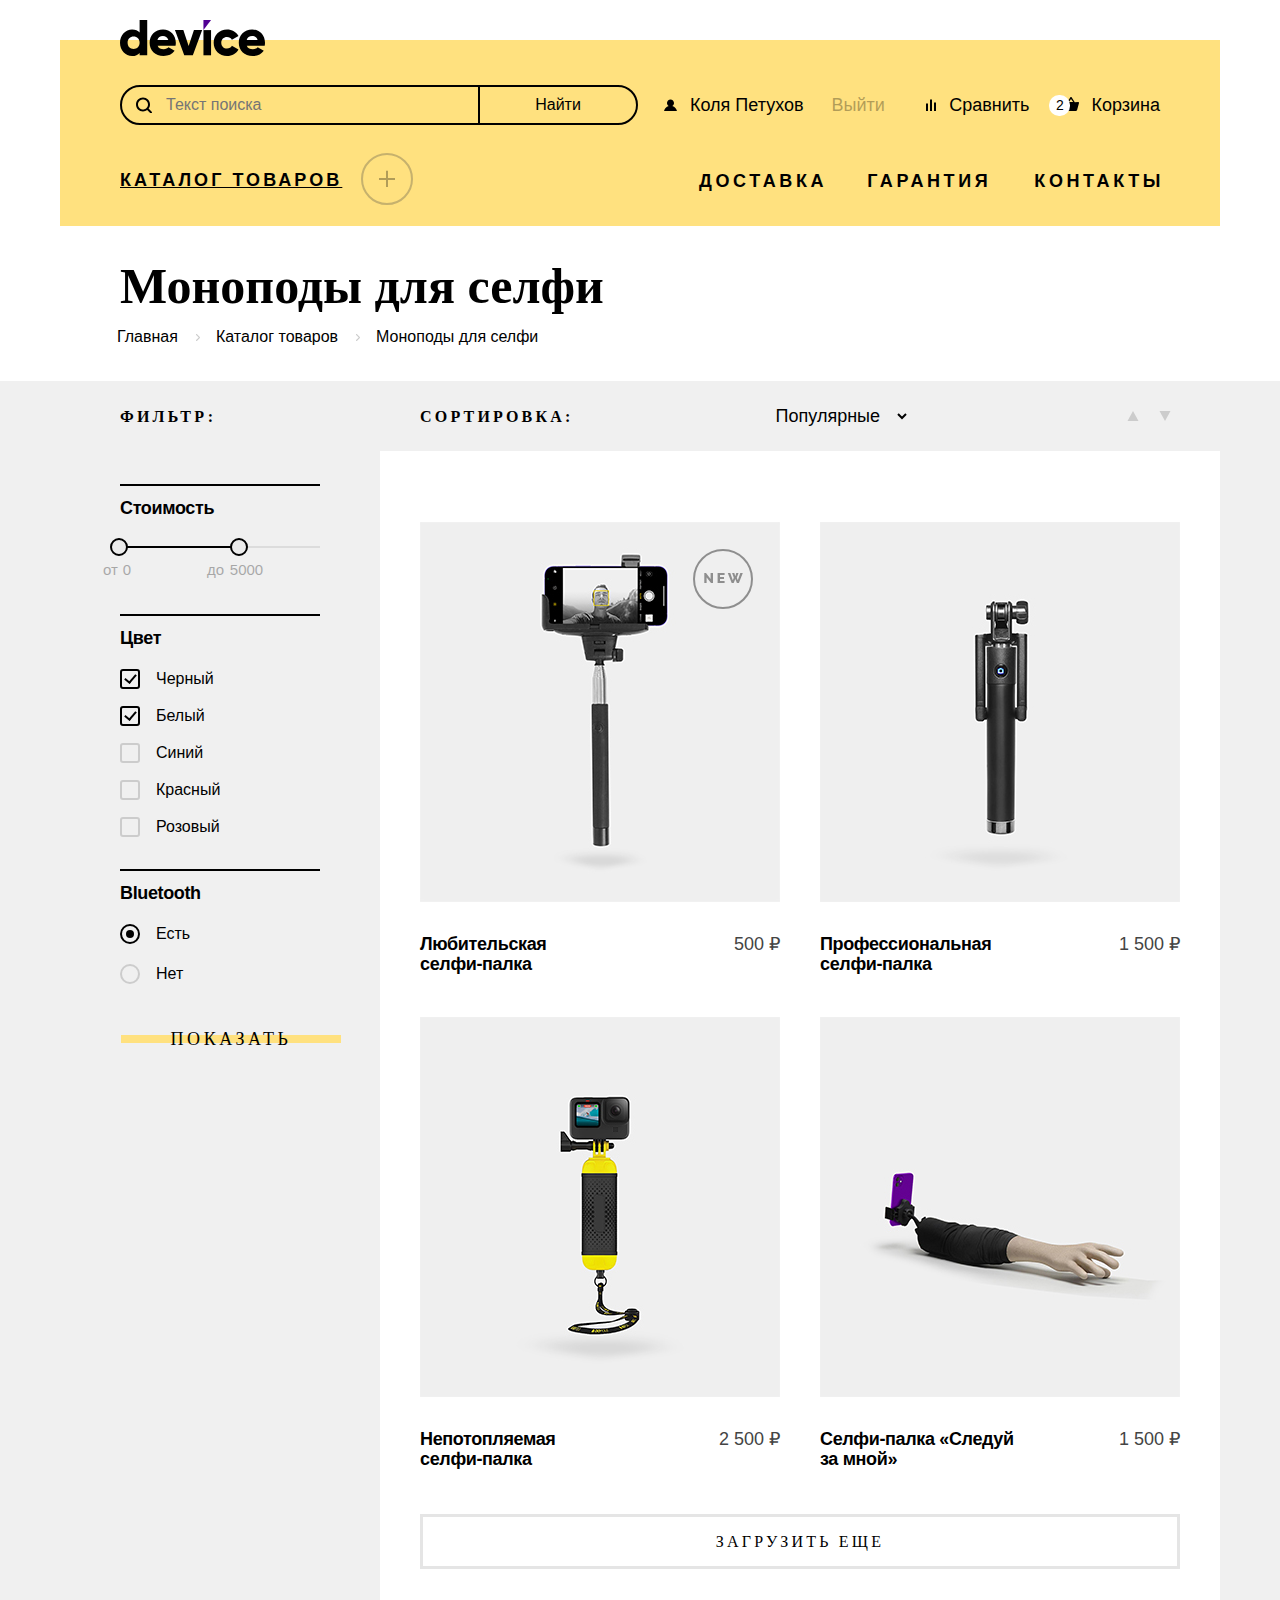
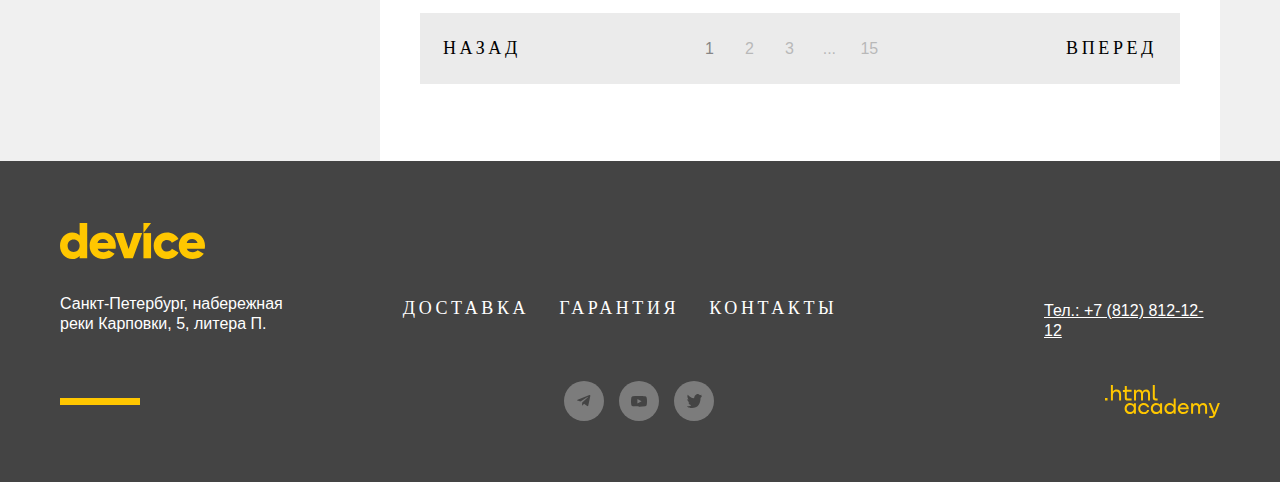
==== commit ebc60e0b: "Merge pull request #2 from jiykka/master" ====
--- a/catalog.html
+++ b/catalog.html
@@ -11,17 +11,15 @@
 
   <body>
     <header class="head">
-      <div class="pre-logo">
         <a href="index.html" class="logo">
-          <img src="images/ico/logo.svg" width="145" height="36" alt="Интернет-магазин Девайс">
+          <img src="images/ico/logo.svg" width="145" height="40" alt="Интернет-магазин Девайс.">
         </a>
-      </div>
       <nav class="head-navigation">
-        <div class="nav-top">
+        <div class="nav-top nav-top-cat">
 
           <form action="https://echo.htmlacademy.ru" method="post" class="form-search">
-            <label for="search" class="visually-hidden">Поиск</label>
-            <input class="form-search-input" id="search" name="search" type="search" placeholder="Текст поиска">
+            <label for="search" class="visually-hidden">Поиск.</label>
+            <input class="form-search-input" id="search" name="search" type="search" placeholder="Текст поиска" required>
             <button class="form-search-btn" type="submit">Найти</button>
           </form>
 
@@ -33,22 +31,21 @@
           </ul>
 
           <ul class="nav-list-right">
-            <li>
-              <a href="#" class="nav-compare nav-link"><span class="nav-ico-compare"></span>Сравнить</a>
-            </li>
-            <li>
-              <a href="#" class="nav-thrash nav-link">
+            <li class="nav-compare">
+              <a href="#" class="nav-link"><span class="nav-ico-compare"></span>Сравнить</a>
+            </li>
+            <li class="nav-thrash">
+              <a href="#" class="nav-link">
                 <div class="nav-thrash-reactangle">2</div>
                 <span class="nav-ico-thrash"></span>Корзина
               </a>
-              <!-- Popover -->
 
               <div class="cart-popover popover-hidden">
                 <ul class="popover-items-list">
                   <li class="popover-cart-item">
                     <a class="popover-item-link" href="#">
                       <img class="popover-image" src="images/tripod-mobile-sm.jpg" width="39" height="43"
-                        alt="Любительская селфи-палка">
+                        alt="Любительская селфи-палка.">
                       <p class="cart-item-title">Любительская селфи-палка</p>
                     </a>
                     <button class="delete-button" type="submit"><span class="visually-hidden">Удалить</span></button>
@@ -56,7 +53,7 @@
                   <li class="popover-cart-item">
                     <a class="popover-item-link" href="#">
                       <img class="popover-image" src="images/tripod-sm.jpg" width="39" height="43"
-                        alt="Профессиональная селфи-палка">
+                        alt="Профессиональная селфи-палка.">
                       <p class="cart-item-title">Профессиональная селфи-палка</p>
                     </a>
                     <button class="delete-button" type="submit"><span class="visually-hidden">Удалить</span></button>
@@ -68,18 +65,11 @@
                 </div>
                 <a class="popover-button" href="#">Открыть корзину</a>
               </div>
-              <!-- Popover -->
-            </li>
-          </ul>
-        </div>
-
-
-
-
+            </li>
+          </ul>
+        </div>
 
         <div class="catalog-group-menu">
-
-
           <ul class="catalog-menu-left">
             <li><a href="#" class="catalog-menu-left-link">Каталог товаров</a>
               <div class="catalog-inner catalog-hidden">
@@ -100,31 +90,19 @@
                   </li>
                 </ul>
               </div>
-
-            </li>
-          </ul>
-
+            </li>
+          </ul>
           <ul class="catalog-menu-right">
             <li><a href="#" class="catalog-menu-right-link">Доставка</a></li>
             <li><a href="#" class="catalog-menu-right-link">Гарантия</a></li>
             <li><a href="#" class="catalog-menu-right-link">Контакты</a></li>
           </ul>
-
-
-
-
         </div>
       </nav>
-
-
-
-
-
-
-
-    </header>
+</header>
 
     <main>
+      <h1 class="visually-hidden">Каталог товаров интернет-магазина "Девайс".</h1>
       <section class="breadcrumbs">
         <h2 class="breadcrumbs-header">Моноподы для селфи</h2>
         <ul class="breadcrumbs-list">
@@ -268,7 +246,7 @@
                   <li class="product-card">
                     <a class="product-card-link" href="#">
                       <img class="product-card-image" src="images/tripod-mobile.jpg" height="380" width="360"
-                        alt="Любительская селфи-палка">
+                        alt="Любительская селфи-палка.">
                       <svg class="new-label new-visible" width="60" height="60" viewBox="0 0 60 60" fill="none"
                         xmlns="http://www.w3.org/2000/svg">
                         <circle cx="30" cy="30" r="29" stroke="#000" stroke-width="2"></circle>
@@ -300,7 +278,7 @@
                   <li class="product-card">
                     <a class="product-card-link" href="#">
                       <img class="product-card-image" src="images/gopro.jpg" height="380" width="360"
-                        alt="Непотопляемая селфи-палка">
+                        alt="Непотопляемая селфи-палка.">
                       <svg class="new-label new-hidden" width="60" height="60" viewBox="0 0 60 60" fill="none"
                         xmlns="http://www.w3.org/2000/svg">
                         <circle cx="30" cy="30" r="29" stroke="#000" stroke-width="2"></circle>
@@ -316,7 +294,7 @@
                   <li class="product-card">
                     <a class="product-card-link" href="#">
                       <img class="product-card-image" src="images/hand.jpg" height="380" width="360"
-                        alt="Селфи-палка «Следуй за мной»">
+                        alt="Селфи-палка «Следуй за мной».">
                       <svg class="new-label new-hidden" width="60" height="60" viewBox="0 0 60 60" fill="none"
                         xmlns="http://www.w3.org/2000/svg">
                         <circle cx="30" cy="30" r="29" stroke="#000" stroke-width="2"></circle>
@@ -380,7 +358,7 @@
       <div class="footer-container">
 
         <div class="logo-footer">
-          <h3 class="visually-hidden">На главную страницу</h3>
+          <h3 class="visually-hidden">На главную страницу.</h3>
           <a href="index.html" class="logo-footer-ico"></a>
         </div>
 
@@ -403,7 +381,7 @@
 
             <li class="footer-social-list">
               <a href="https://t.me/htmlacademy" class="footer-social-group-item-link footer-social-circle">
-                <span class="visually-hidden">Телеграм</span>
+                <span class="visually-hidden">Телеграм.</span>
                 <svg width="14" height="12" fill="currentColor" xmlns="http://www.w3.org/2000/svg"
                   class="footer-social-ico">
                   <path
@@ -415,7 +393,7 @@
             <li class="footer-social-list">
               <a href="https://www.youtube.com/user/htmlacademyru"
                 class="footer-social-group-item-link footer-social-circle">
-                <span class="visually-hidden">Ютуб</span>
+                <span class="visually-hidden">Ютуб.</span>
                 <svg width="16" height="11" fill="currentColor" xmlns="http://www.w3.org/2000/svg"
                   class="footer-social-ico">
                   <g clip-path="url(#a)">
@@ -432,7 +410,7 @@
             </li>
             <li class="footer-social-list">
               <a href="https://twitter.com/htmlacademy_ru" class="footer-social-group-item-link footer-social-circle">
-                <span class="visually-hidden">Твиттер</span>
+                <span class="visually-hidden">Твиттер.</span>
                 <svg width="15" height="15" fill="currentColor" xmlns="http://www.w3.org/2000/svg"
                   class="footer-social-ico">
                   <path
--- a/styles/styles.css
+++ b/styles/styles.css
@@ -37,28 +37,27 @@
   background-color: #ffffff;
   margin: 0 auto;
   color: #444444;
-  min-height: 100%;
   min-width: 1160px;
-}
+  min-height: 2082px;
+}
+
+.wrapper {
+
+  display: table;
+  width: 100%;
+  height: 100%;
+}
+
 
 .head {
   width: 1160px;
   margin: 0 auto;
   height: auto;
-  background-color: #FFE17F;
-}
-
-.head a {
-  color: #000000;
-  text-decoration: none;
-}
-
-.pre-logo {
-  display: block;
-  width: 1160px;
-  height: 40px;
-  background-color: #ffffff;
-}
+  background-image: linear-gradient(180deg, transparent 40px, #FFE17F 40px);
+    background-repeat: no-repeat;
+}
+
+
 
 .visually-hidden {
   visibility: hidden;
@@ -98,9 +97,9 @@
   position: relative;
   z-index: 1;
   margin-left: 60px;
-  bottom: -19px;
+  bottom: -18px;
   width: 145px;
-  height: 36px;
+  height: 40px;
   cursor: pointer;
 }
 
@@ -128,7 +127,12 @@
   align-items: center;
   padding: 0;
   margin-bottom: 32px;
-  padding-top: 44px;
+  padding-top: 45px;
+}
+
+.nav-top-cat {
+  margin-bottom: 30px;
+
 }
 
 .nav-list-left {
@@ -157,7 +161,7 @@
   display: flex;
   flex-direction: row;
   align-items: center;
-  margin-right: 27px;
+  margin-right: 26px;
 }
 
 .form-search::before {
@@ -230,6 +234,16 @@
 
 .nav-entered {
   margin-right: 28px;
+  max-width:145px;
+}
+
+.nav-link {
+  color: #000000;
+  text-decoration: none;
+}
+
+.head a {
+
 }
 
 .nav-link:hover {
@@ -249,6 +263,7 @@
   font-size: 18px;
   color: #000000;
   opacity: 0.3;
+  max-width:56px;
 }
 
 .nav-ico-login {
@@ -284,7 +299,13 @@
 
 .nav-compare {
   margin-right: 20px;
-}
+  max-width:106px;
+}
+
+.nav-thrash {
+  max-width:116px;
+}
+
 
 .nav-thrash-reactangle {
   position: absolute;
@@ -417,12 +438,13 @@
   font-size: 16px;
   line-height: 30px;
   color: #000000;
-  min-height: 160px;
+  min-height: 180px;
   z-index: 2;
   position: absolute;
   margin-left: -60px;
   width: 1160px;
   column-gap: 60px;
+  top: 188px;
 }
 
 .catalog-hidden {
@@ -435,7 +457,7 @@
 
 .catalog-inner-list {
   margin: 0;
-  margin-top: 10px;
+  margin-top: 30px;
   padding: 0;
   display: flex;
   flex-direction: column;
@@ -489,7 +511,7 @@
 .main-slider {
   margin: 0 auto;
   width: 1160px;
-  margin-bottom: 55px;
+  margin-bottom: 35px;
   background-image: linear-gradient(180deg, #FFE17F 113px, transparent 113px);
   background-repeat: no-repeat;
   background-position: 0 0;
@@ -506,7 +528,7 @@
 }
 
 .slide {
-  height: 540px;
+  min-height: 540px;
 }
 
 .slide-hidden {
@@ -527,7 +549,7 @@
 
 .slider-controls {
   position: absolute;
-  top: 38%;
+  top: 36.5%;
   left: 2.5%;
   display: flex;
   justify-content: space-between;
@@ -573,18 +595,15 @@
   text-align: right;
   color: #ffffff;
   margin-right: 49px;
-  position: relative;
-  top: -5px;
+  margin-top:-5px;
+
 }
 
 .slider-text {
   width: 560px;
-  height: 485px;
-  display: flex;
-  flex-direction: column;
   margin-left: auto;
-  position: relative;
-  top: 55px;
+  margin-top: 55px;
+  padding-bottom: 35px;
 }
 
 .slider-tagline {
@@ -593,7 +612,7 @@
   line-height: 50px;
   color: #000000;
   margin: 0;
-  margin-top: 10px;
+  margin-top: 15px;
   z-index: 1;
   margin-bottom: 29px;
 }
@@ -712,9 +731,10 @@
 
 .slider-dot-pagination {
   position: absolute;
-  top: 61%;
+  top: 60.5%;
   right: 0;
   display: flex;
+  column-gap: 20px;
   list-style: none;
   margin: 0;
   padding: 0;
@@ -734,10 +754,6 @@
 
 .active {
   background-color: #000000;
-}
-
-.slider-dot-item:not(:last-child) {
-  margin-right: 20px;
 }
 
 .slider-dot:hover,
@@ -883,10 +899,11 @@
   background-image: linear-gradient(180deg, transparent 104px, #F0F0F0 104px);
   background-repeat: no-repeat;
   margin-bottom: 70px;
+  min-width: 1440px;
 }
 
 .service-inner-box {
-  height: 391px;
+  min-height: 391px;
   width: 1160px;
   margin: 0 auto;
   display: flex;
@@ -907,7 +924,7 @@
   align-items: center;
   margin: 0;
   padding: 0;
-  height: 319px;
+  min-height: 319px;
   margin-top: 64px;
 }
 
@@ -958,7 +975,7 @@
 
 .service-text-delivery::after {
   content: "";
-  background: url('../images/ico/service_delivery.svg') no-repeat;
+  background: url('../images/ico/service-delivery.svg') no-repeat;
   width: 136px;
   height: 164px;
   position: relative;
@@ -999,7 +1016,7 @@
 
 .service-text-warranty::after {
   content: "";
-  background: url('../images/ico/service_warranty.svg') no-repeat;
+  background: url('../images/ico/service-warranty.svg') no-repeat;
   width: 171px;
   height: 195px;
   position: relative;
@@ -1020,12 +1037,21 @@
 
 .service-text-credit::after {
   content: "";
-  background: url(../images/ico/service_credit.svg) no-repeat;
+  background: url('../images/ico/service-credit.svg') no-repeat;
   width: 156px;
   height: 188px;
   position: relative;
   right: -104px;
   top: 80px;
+}
+
+.service-title {
+  font-family: 'Raleway';
+  font-size: 50px;
+  line-height: 50px;
+  color: #000000;
+  margin: 0;
+  margin-bottom: 35px;
 }
 
 /* == Delivery == */
@@ -1085,7 +1111,7 @@
 .fast-info-delivery::after {
   content: "";
   position: absolute;
-  background: url(../images/ico/i.svg);
+  background: url(../images/ico/information.svg);
   width: 40px;
   height: 40px;
   opacity: 0.3;
@@ -1112,7 +1138,7 @@
 /* == Info contacts & about == */
 
 .device-information {
-  height: 550px;
+  min-height: 550px;
   width: 1160px;
   margin: 0 auto;
   display: flex;
@@ -1169,7 +1195,7 @@
 
 .device-information-delivery li::before {
   display: inline-block;
-  background: url('../images/ico/bullet_yellow.svg') no-repeat;
+  background: url('../images/ico/bullet-yellow.svg') no-repeat;
   width: 8px;
   height: 8px;
   content: '';
@@ -1200,7 +1226,7 @@
 .subscribe {
   width: 100%;
   background-color: #F0F0F0;
-  height: 421px;
+  min-height: 421px;
 }
 
 .subscribe-container {
@@ -1208,16 +1234,25 @@
   margin: 0 auto;
   display: flex;
   flex-direction: row;
-  row-gap: 95px;
+  row-gap: 144px;
   flex-wrap: wrap;
   padding-top: 64px;
-  align-items: center;
-}
+  padding-bottom: 56px;
+}
+
 
 .subscribe-header {
   width: 348px;
   min-height: 100px;
   margin-left: 6px;
+}
+
+.subscribe-header-title {
+  font-family: 'Raleway';
+  font-size: 50px;
+  line-height: 50px;
+  color: #000000;
+  margin: 0;
 }
 
 
@@ -1226,8 +1261,8 @@
   min-height: 100px;
   margin-left: auto;
   position: relative;
-  top: -15px;
-  left: 5px;
+  top: 10px;
+  left: 6px;
 }
 
 .subscribe-text {
@@ -1312,7 +1347,7 @@
 }
 
 .subscribe-free-text::before {
-  background: url('../images/ico/v.svg') no-repeat;
+  background: url('../images/ico/approve.svg') no-repeat;
   width: 14px;
   height: 14px;
   content: '';
@@ -1323,14 +1358,12 @@
 /* == Footer == */
 
 .footer {
-  width: 100%;
-  height: 321px;
+  min-height: 321px;
   background-color: #444444;
 }
 
 .footer-container {
   width: 1160px;
-  height: 321px;
   margin: 0 auto;
 }
 
@@ -1434,6 +1467,7 @@
   position: relative;
   top: 7px;
   left: -2px;
+  max-width:174px;
 }
 
 .footer-phone-link:hover {
@@ -1451,6 +1485,7 @@
 
 .footer-text:first-child {
   margin-right: 120px;
+  max-width:239px;
 }
 
 .footer-second-grid {
@@ -1702,7 +1737,7 @@
   line-height: 20px;
   letter-spacing: -0.02em;
   color: #000000;
-  margin-bottom: 26px;
+  margin-bottom: 28px;
   padding: 0;
   padding-top: 12px;
   border-top: 2px solid #000000;
@@ -2078,7 +2113,7 @@
   width: 760px;
   height: 992px;
   margin: 0 auto;
-  margin-top: 70px;
+  margin-top: 71px;
 }
 
 .product-list {
@@ -2498,10 +2533,10 @@
   position: fixed;
   top: 0;
   left: 0;
-  display: flex;
   width: 100%;
   height: 100%;
   background-color: rgba(240, 240, 240, 0.9);
+
   z-index: 3;
 }
 
@@ -2510,7 +2545,7 @@
 }
 
 .modal-open {
-  display: block;
+  display: flex;
 }
 
 .delivery-form {
@@ -2609,10 +2644,6 @@
   outline: 2px solid #af4fff;
 }
 
-.delivery-form-input:invalid {
-  outline: 2px solid #ff3d3d;
-}
-
 .delivery-form-input:disabled {
   opacity: 0.3;
 }
@@ -2667,7 +2698,7 @@
   width: 26px;
   background-color: #ffe17f;
   border-radius: 50%;
-  background-image: url("../images/ico/i.svg");
+  background-image: url("../images/ico/information.svg");
   background-position: center;
   background-repeat: no-repeat;
   cursor: pointer;
@@ -2722,7 +2753,7 @@
   padding: 0;
   border: 0;
   margin: 0;
-  background-color: #f2f2f2;
+  background-color: #F0f0f0;
   cursor: pointer;
   outline: 0;
 }
@@ -2751,7 +2782,7 @@
 }
 
 .modal-form-field {
-  background-color: #F2F2F2;
+  background-color: #F0F0F0;
   outline: none;
   border: none;
 }
@@ -2762,7 +2793,7 @@
   line-height: 21px;
   padding: 0;
   text-align: center;
-  background-color: #F2F2F2;
+  background-color: #f0f0f0;
   border: none;
   outline: none;
   height: 60px;
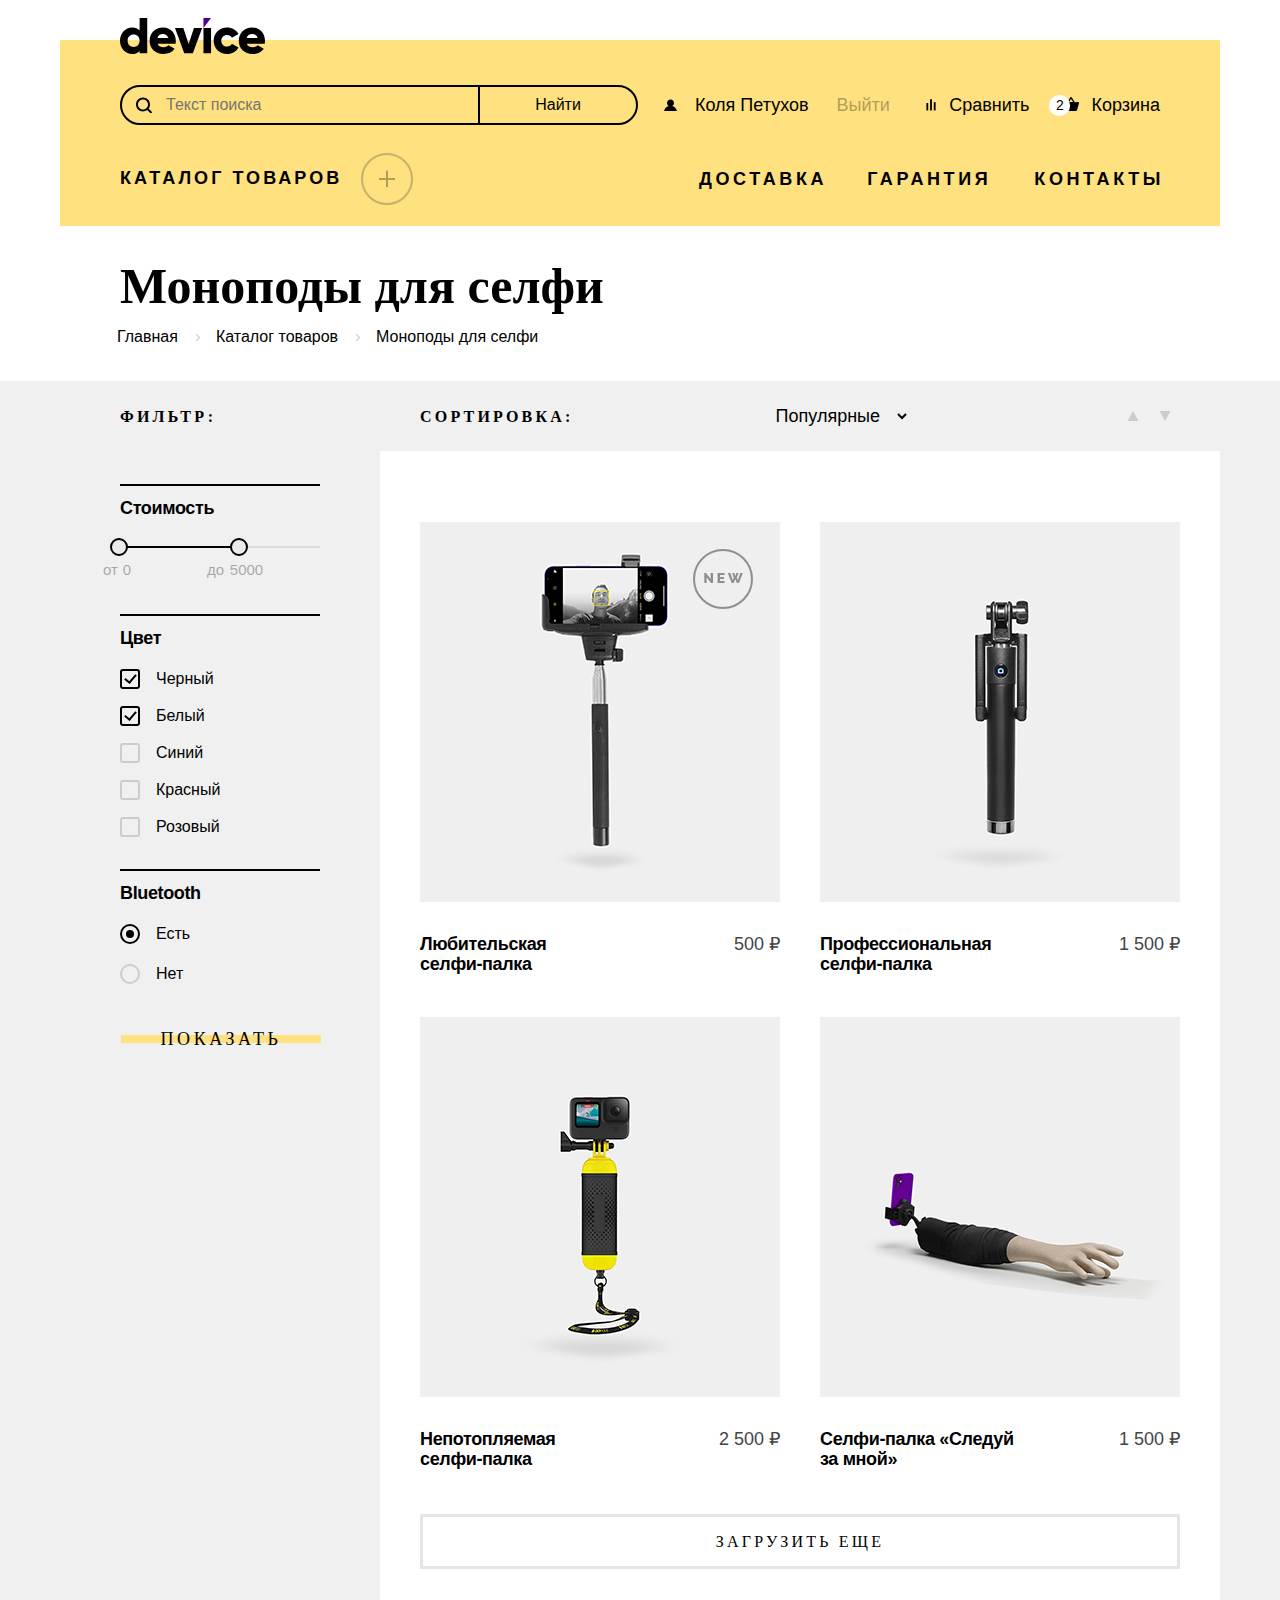
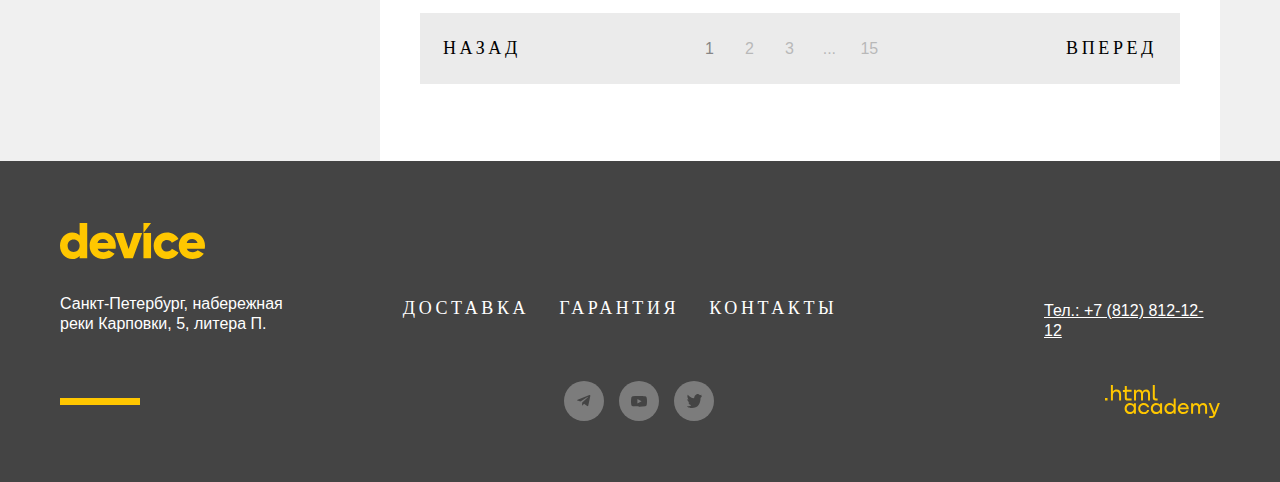
==== commit 71ba3fa6: "Merge pull request #4 from jiykka/master" ====
--- a/catalog.html
+++ b/catalog.html
@@ -11,35 +11,51 @@
 
   <body>
     <header class="head">
-        <a href="index.html" class="logo">
-          <img src="images/ico/logo.svg" width="145" height="40" alt="Интернет-магазин Девайс.">
-        </a>
+      <a href="index.html" class="logo">
+        <span class="visually-hidden">На галвную страницу.</span>
+        <svg width="145" height="36" fill="none">
+          <path
+            d="M27.22 0v35.3h-7.6v-2.4c-1.7 1.9-4.1 3.1-7.51 3.1C5.5 36 0 30.2 0 22.7 0 15.2 5.5 9.4 12.1 9.4c3.41 0 5.91 1.2 7.51 3.1V0h7.6Zm-7.6 22.7c0-3.8-2.5-6.2-6.01-6.2-3.5 0-6 2.4-6 6.2 0 3.8 2.5 6.2 6 6.2 3.5-.1 6-2.4 6-6.2ZM43.73 29.2c2.1 0 3.8-.8 4.8-1.9l6.1 3.5c-2.5 3.4-6.2 5.2-11 5.2-8.6 0-14.01-5.8-14.01-13.3 0-7.5 5.4-13.3 13.4-13.3 7.41 0 12.82 5.7 12.82 13.3 0 1.1-.1 2.1-.3 3H37.63c1 2.6 3.3 3.5 6.1 3.5Zm4.6-9.1c-.8-2.9-3.1-4-5.4-4-2.9 0-4.8 1.4-5.5 4h10.9ZM82.16 10.1l-9.31 25.2h-8.6l-9.31-25.2h8.4l5.3 16 5.31-16h8.2ZM83.46 10.1h7.6v25.2h-7.6V10.1ZM93.67 22.7c0-7.5 5.7-13.3 13.4-13.3 4.9 0 9.21 2.6 11.41 6.5l-6.6 3.8c-.9-1.8-2.7-2.8-4.9-2.8-3.3 0-5.71 2.4-5.71 5.8 0 3.5 2.4 5.8 5.7 5.8 2.2 0 4.1-1.1 4.9-2.8l6.61 3.8c-2.1 3.9-6.4 6.5-11.4 6.5-7.71 0-13.41-5.8-13.41-13.3ZM132.9 29.2c2.1 0 3.8-.8 4.8-1.9l6.1 3.5c-2.5 3.4-6.2 5.2-11 5.2-8.61 0-14.02-5.8-14.02-13.3 0-7.5 5.5-13.3 13.41-13.3 7.4 0 12.81 5.7 12.81 13.3 0 1.1-.1 2.1-.3 3h-17.91c1 2.6 3.3 3.5 6.1 3.5Zm4.7-9.1c-.8-2.9-3.1-4-5.4-4-2.91 0-4.81 1.4-5.51 4h10.9Z"
+            fill="#000" />
+          <path d="M83.46 0v10.1L91.06 0h-7.6Z" fill="#510094" />
+        </svg>
+      </a>
       <nav class="head-navigation">
         <div class="nav-top nav-top-cat">
-
           <form action="https://echo.htmlacademy.ru" method="post" class="form-search">
             <label for="search" class="visually-hidden">Поиск.</label>
-            <input class="form-search-input" id="search" name="search" type="search" placeholder="Текст поиска" required>
+            <input class="form-search-input" id="search" name="search" type="search" placeholder="Текст поиска"
+              required>
             <button class="form-search-btn" type="submit">Найти</button>
           </form>
-
           <ul class="nav-list-left">
             <li class="nav-entered">
-              <a href="#" class="nav-link"><span class="nav-ico-login"></span>Коля Петухов</a>
+              <a href="#" class="nav-link"><svg width="13" height="13" fill="currentColor" class="nav-ico-login"
+                  role="img" aria-label="Личный кабинет.">
+                  <path
+                    d="M0 12.39h13c-.2-2.6-2.1-4.8-4.7-5.5 1-.6 1.7-1.7 1.7-3 0-1.9-1.6-3.5-3.5-3.5S3 1.99 3 3.89c0 1.3.7 2.4 1.7 3-2.6.7-4.5 2.9-4.7 5.5Z" />
+                </svg>
+                Коля Петухов</a>
             </li>
             <li class="nav-unlogin"><a href="#" class="nav-link">Выйти</a></li>
           </ul>
-
           <ul class="nav-list-right">
             <li class="nav-compare">
-              <a href="#" class="nav-link"><span class="nav-ico-compare"></span>Сравнить</a>
+              <a href="#" class="nav-link"> <svg width="10" height="13" viewBox="0 0 10 13" fill="currentColor"
+                  class="nav-ico-compare" role="img" aria-label="Сравнить товары.">
+                  <path d="M6 0.388916H4V12.3889H6V0.388916Z" />
+                  <path d="M2 4.38892H0V12.3889H2V4.38892Z" />
+                  <path d="M10 3.38892H8V12.3889H10V3.38892Z" />
+                </svg>Сравнить</a>
             </li>
             <li class="nav-thrash">
               <a href="#" class="nav-link">
                 <div class="nav-thrash-reactangle">2</div>
-                <span class="nav-ico-thrash"></span>Корзина
+                <svg width="16" height="14" fill="currentColor" class="nav-ico-thrash" role="img" aria-label="Корзина.">
+                  <path
+                    d="m15.3 5-3.5.2L8.6.3C8.5.1 8.2 0 8 0c-.2 0-.5.1-.6.3L4.2 5.2H.7c-.4 0-.7.3-.7.7v.2l1.9 6.8c.2.7.7 1.1 1.4 1.1h9.4c.7 0 1.2-.4 1.4-1.1L16 6v-.2c0-.4-.3-.8-.7-.8ZM8 1.9l2.2 3.2H5.9L8 1.9Z" />
+                </svg>Корзина
               </a>
-
               <div class="cart-popover popover-hidden">
                 <ul class="popover-items-list">
                   <li class="popover-cart-item">
@@ -68,7 +84,6 @@
             </li>
           </ul>
         </div>
-
         <div class="catalog-group-menu">
           <ul class="catalog-menu-left">
             <li><a href="#" class="catalog-menu-left-link">Каталог товаров</a>
@@ -99,8 +114,7 @@
           </ul>
         </div>
       </nav>
-</header>
-
+    </header>
     <main>
       <h1 class="visually-hidden">Каталог товаров интернет-магазина "Девайс".</h1>
       <section class="breadcrumbs">
@@ -111,15 +125,12 @@
           <li class="breadcrumbs-list-item"><a href="#" class="breadcrumbs-list-link">Моноподы для селфи</a></li>
         </ul>
       </section>
-
       <section class="products-container">
         <div class="product-container-block">
-
           <div class="product-container-filter">
             <div class="product-filter">
               <h3 class="product-form-header">Фильтр:</h3>
             </div>
-
             <form action="https://echo.htmlacademy.ru" class="product-form-filter" method="post">
               <fieldset class="product-filter-group">
                 <legend class="form-filter-title">Стоимость</legend>
@@ -145,7 +156,6 @@
                 </div>
               </fieldset>
               <fieldset class="product-filter-group">
-
                 <legend class="form-filter-title form-filter-color">Цвет</legend>
                 <ul class="form-filter-list">
                   <li class="form-filter-item">
@@ -185,7 +195,6 @@
                       <span class="control-label">Розовый</span>
                     </label>
                   </li>
-
                 </ul>
               </fieldset>
               <fieldset class="product-filter-group">
@@ -206,15 +215,13 @@
                       <span class="control-label">Нет</span>
                     </label>
                   </li>
-
                 </ul>
               </fieldset>
               <div class="filter-form-btn-container">
-                <button class="btn-detail" type="submit">Показать</button>
+                <button class="btn-detail btn-cat-filter" type="submit">Показать</button>
               </div>
             </form>
           </div>
-
           <div class="product-main-container">
             <div class="product-sort">
               <h3 class="product-sort-header">Cортировка:</h3>
@@ -225,21 +232,17 @@
               </select>
               <div class="product-button-group">
                 <button type="button" class="product-button">
-                  <svg width="12" height="10" viewBox="0 0 12 10" fill="currentColor" xmlns="http://www.w3.org/2000/svg"
-                    class="up">
+                  <svg width="12" height="10" viewBox="0 0 12 10" fill="currentColor" class="up">
                     <path d="M6 0L11.5 10H0.5" />
                   </svg>
                 </button>
                 <button type="button" class="product-button">
-                  <svg width="12" height="10" viewBox="0 0 12 10" fill="currentColor" xmlns="http://www.w3.org/2000/svg"
-                    class="down">
+                  <svg width="12" height="10" viewBox="0 0 12 10" fill="currentColor" class="down">
                     <path d="M6 10L0.499999 9.61651e-07L11.5 0" />
                   </svg>
                 </button>
               </div>
             </div>
-
-
             <div class="product-area">
               <div class="product-bar">
                 <ul class="product-list">
@@ -247,14 +250,13 @@
                     <a class="product-card-link" href="#">
                       <img class="product-card-image" src="images/tripod-mobile.jpg" height="380" width="360"
                         alt="Любительская селфи-палка.">
-                      <svg class="new-label new-visible" width="60" height="60" viewBox="0 0 60 60" fill="none"
-                        xmlns="http://www.w3.org/2000/svg">
+                      <svg class="new-label new-visible" width="60" height="60" viewBox="0 0 60 60" fill="none">
                         <circle cx="30" cy="30" r="29" stroke="#000" stroke-width="2"></circle>
                         <path d="M13.6 28.3V34h-2.3V24H13l4.6 6v-6H20v10H18l-4.5-5.7Zm18 3.7v2h-7V24h7v2H27v2h4V30h-4v2h4.7Zm7.5-8h2.2l1 3.3 1-3.2h2.2l-1.7
                         4.6 1 2.6 2.5-7.2h2.5L45.9 34h-2l-1.6-3.9-1.6 3.9h-2l-3.9-10h2.5l2.5 7.3 1-2.6-1.7-4.6Z"
                           fill="#000"></path>
                       </svg>
-                      <p class="main-page-button btn-detail">Подробнее</p>
+                      <p class="main-page-button btn-detail btn-first">Подробнее</p>
                       <h3 class="product-card-title">Любительская <br>селфи-палка</h3>
                       <p class="product-card-price">500 ₽</p>
                     </a>
@@ -263,14 +265,13 @@
                     <a class="product-card-link" href="#">
                       <img class="product-card-image" src="images/tripod.jpg" height="380" width="360"
                         alt="Профессиональная селфи-палка.">
-                      <svg class="new-label new-hidden" width="60" height="60" viewBox="0 0 60 60" fill="none"
-                        xmlns="http://www.w3.org/2000/svg">
+                      <svg class="new-label new-hidden" width="60" height="60" viewBox="0 0 60 60" fill="none">
                         <circle cx="30" cy="30" r="29" stroke="#000" stroke-width="2"></circle>
                         <path d="M13.6 28.3V34h-2.3V24H13l4.6 6v-6H20v10H18l-4.5-5.7Zm18 3.7v2h-7V24h7v2H27v2h4V30h-4v2h4.7Zm7.5-8h2.2l1 3.3 1-3.2h2.2l-1.7
                         4.6 1 2.6 2.5-7.2h2.5L45.9 34h-2l-1.6-3.9-1.6 3.9h-2l-3.9-10h2.5l2.5 7.3 1-2.6-1.7-4.6Z"
                           fill="#000"></path>
                       </svg>
-                      <p class="main-page-button btn-detail">Подробнее</p>
+                      <p class="main-page-button btn-detail btn-first">Подробнее</p>
                       <h3 class="product-card-title">Профессиональная селфи-палка</h3>
                       <p class="product-card-price">1 500 ₽</p>
                     </a>
@@ -279,14 +280,13 @@
                     <a class="product-card-link" href="#">
                       <img class="product-card-image" src="images/gopro.jpg" height="380" width="360"
                         alt="Непотопляемая селфи-палка.">
-                      <svg class="new-label new-hidden" width="60" height="60" viewBox="0 0 60 60" fill="none"
-                        xmlns="http://www.w3.org/2000/svg">
+                      <svg class="new-label new-hidden" width="60" height="60" viewBox="0 0 60 60" fill="none">
                         <circle cx="30" cy="30" r="29" stroke="#000" stroke-width="2"></circle>
                         <path d="M13.6 28.3V34h-2.3V24H13l4.6 6v-6H20v10H18l-4.5-5.7Zm18 3.7v2h-7V24h7v2H27v2h4V30h-4v2h4.7Zm7.5-8h2.2l1 3.3 1-3.2h2.2l-1.7
                         4.6 1 2.6 2.5-7.2h2.5L45.9 34h-2l-1.6-3.9-1.6 3.9h-2l-3.9-10h2.5l2.5 7.3 1-2.6-1.7-4.6Z"
                           fill="#000"></path>
                       </svg>
-                      <p class="main-page-button btn-detail">Подробнее</p>
+                      <p class="main-page-button btn-detail btn-first">Подробнее</p>
                       <h3 class="product-card-title">Непотопляемая селфи-палка</h3>
                       <p class="product-card-price">2 500 ₽</p>
                     </a>
@@ -295,29 +295,26 @@
                     <a class="product-card-link" href="#">
                       <img class="product-card-image" src="images/hand.jpg" height="380" width="360"
                         alt="Селфи-палка «Следуй за мной».">
-                      <svg class="new-label new-hidden" width="60" height="60" viewBox="0 0 60 60" fill="none"
-                        xmlns="http://www.w3.org/2000/svg">
+                      <svg class="new-label new-hidden" width="60" height="60" viewBox="0 0 60 60" fill="none">
                         <circle cx="30" cy="30" r="29" stroke="#000" stroke-width="2"></circle>
                         <path d="M13.6 28.3V34h-2.3V24H13l4.6 6v-6H20v10H18l-4.5-5.7Zm18 3.7v2h-7V24h7v2H27v2h4V30h-4v2h4.7Zm7.5-8h2.2l1 3.3 1-3.2h2.2l-1.7
                         4.6 1 2.6 2.5-7.2h2.5L45.9 34h-2l-1.6-3.9-1.6 3.9h-2l-3.9-10h2.5l2.5 7.3 1-2.6-1.7-4.6Z"
                           fill="#000"></path>
                       </svg>
-                      <p class="main-page-button btn-detail">Подробнее</p>
+                      <p class="main-page-button btn-detail btn-first">Подробнее</p>
                       <h3 class="product-card-title">Селфи-палка «Следуй за мной»</h3>
                       <p class="product-card-price">1 500 ₽</p>
                     </a>
                   </li>
                 </ul>
-
               </div>
               <div class="product-more">
                 <button type="button" class="product-more-btn">Загрузить еще</button>
               </div>
-
               <div class="product-navigation">
                 <div class="product-navigation-block">
-                  <a href="#" class="product-navigation-link"><span
-                      class="product-navigation-link-route">Назад</span></a>
+                  <a href="#" class="product-navigation-link">
+                    <span class="product-navigation-link-route">Назад</span></a>
                 </div>
                 <ul class="product-pagination">
                   <li class="product-pagination-list">
@@ -341,61 +338,53 @@
                       class="product-navigation-link-route">Вперед</span></a>
                 </div>
               </div>
-
             </div>
-
           </div>
-
-
-
         </div>
       </section>
     </main>
-
-
-
     <footer class="footer">
       <div class="footer-container">
-
         <div class="logo-footer">
-          <h3 class="visually-hidden">На главную страницу.</h3>
-          <a href="index.html" class="logo-footer-ico"></a>
-        </div>
-
-
+          <a href="#" class="logo-footer-ico">
+            <span class="visually-hidden">На главную страницу.</span>
+            <svg width="145" height="36" fill="none">
+              <path
+                d="M27.22 0v35.3h-7.6v-2.4c-1.7 1.9-4.1 3.1-7.51 3.1C5.5 36 0 30.2 0 22.7 0 15.2 5.5 9.4 12.1 9.4c3.41 0 5.91 1.2 7.51 3.1V0h7.6Zm-7.6 22.7c0-3.8-2.5-6.2-6.01-6.2-3.5 0-6 2.4-6 6.2 0 3.8 2.5 6.2 6 6.2 3.5-.1 6-2.4 6-6.2ZM43.73 29.2c2.1 0 3.8-.8 4.8-1.9l6.1 3.5c-2.5 3.4-6.2 5.2-11 5.2-8.6 0-14.01-5.8-14.01-13.3 0-7.5 5.4-13.3 13.41-13.3 7.4 0 12.8 5.7 12.8 13.3 0 1.1-.1 2.1-.3 3h-17.9c1 2.6 3.3 3.5 6.1 3.5Zm4.6-9.1c-.8-2.9-3.1-4-5.4-4-2.9 0-4.8 1.4-5.5 4h10.9ZM82.16 10.1l-9.31 25.2h-8.6l-9.31-25.2h8.4l5.3 16 5.31-16h8.2ZM83.46 10.1h7.6v25.2h-7.6V10.1ZM93.66 22.7c0-7.5 5.7-13.3 13.41-13.3 4.9 0 9.21 2.6 11.41 6.5l-6.6 3.8c-.9-1.8-2.7-2.8-4.9-2.8-3.3 0-5.71 2.4-5.71 5.8 0 3.5 2.4 5.8 5.7 5.8 2.2 0 4.1-1.1 4.9-2.8l6.61 3.8c-2.1 3.9-6.4 6.5-11.4 6.5-7.71 0-13.42-5.8-13.42-13.3ZM132.9 29.2c2.1 0 3.8-.8 4.8-1.9l6.1 3.5c-2.5 3.4-6.2 5.2-11 5.2-8.61 0-14.02-5.8-14.02-13.3 0-7.5 5.5-13.3 13.41-13.3 7.4 0 12.81 5.7 12.81 13.3 0 1.1-.1 2.1-.3 3h-17.91c1 2.6 3.3 3.5 6.1 3.5Zm4.7-9.1c-.8-2.9-3.1-4-5.4-4-2.91 0-4.81 1.4-5.51 4h10.9ZM83.46 0v10.1L91.06 0h-7.6Z"
+                fill="#FFC700" />
+            </svg>
+          </a>
+        </div>
         <div class="footer-first-grid">
-
-          <p class="footer-text">Санкт-Петербург, набережная<br /> реки Карповки, 5, литера П.</p>
+          <div class="footer-adress-box">
+            <p class="footer-text">Санкт-Петербург, набережная<br /> реки Карповки, 5, литера П.</p>
+          </div>
           <ul class="footer-menu">
             <li class="footer-menu-item"><a href="#" class="footer-menu-link">Доставка</a></li>
             <li class="footer-menu-item"><a href="#" class="footer-menu-link">Гарантия</a></li>
             <li class="footer-menu-item"><a href="#" class="footer-menu-link">Контакты</a></li>
           </ul>
-          <p class="footer-text footer-phone"><a href="tel:+78128121212" class="footer-phone-link">Тел.: +7 (812)
-              812-12-12</a></p>
-        </div>
-
+          <div class="footer-phone">
+            <p class="footer-text"><a href="tel:+78128121212" class="footer-phone-link">Тел.: +7 (812)
+                812-12-12</a></p>
+          </div>
+        </div>
         <div class="footer-second-grid">
           <ul class="footer-social-group">
-
-
             <li class="footer-social-list">
               <a href="https://t.me/htmlacademy" class="footer-social-group-item-link footer-social-circle">
                 <span class="visually-hidden">Телеграм.</span>
-                <svg width="14" height="12" fill="currentColor" xmlns="http://www.w3.org/2000/svg"
-                  class="footer-social-ico">
+                <svg width="14" height="12" fill="currentColor" class="footer-social-ico">
                   <path
                     d="M12.44.07.62 4.63c-.8.33-.8.78-.14.98l3.03.94 7.02-4.43c.33-.2.64-.09.39.13l-5.7 5.13-.2 3.13c.3 0 .44-.14.61-.3l1.48-1.44 3.06 2.27c.57.31.97.15 1.12-.53l2-9.48c.21-.83-.3-1.2-.85-.96Z" />
                 </svg>
               </a>
             </li>
-
             <li class="footer-social-list">
               <a href="https://www.youtube.com/user/htmlacademyru"
                 class="footer-social-group-item-link footer-social-circle">
                 <span class="visually-hidden">Ютуб.</span>
-                <svg width="16" height="11" fill="currentColor" xmlns="http://www.w3.org/2000/svg"
-                  class="footer-social-ico">
+                <svg width="16" height="11" fill="currentColor" class="footer-social-ico">
                   <g clip-path="url(#a)">
                     <path
                       d="M15.67 1.67c-.1-.32-.27-.61-.51-.84-.25-.24-.56-.41-.9-.5C13.01 0 8 0 8 0 5.9-.02 3.8.08 1.74.32 1.4.4 1.1.58.84.82c-.24.24-.42.53-.51.85A19.4 19.4 0 0 0 0 5.34C0 6.56.1 7.79.33 9c.09.32.27.61.51.85.25.23.56.4.9.5 1.27.32 6.26.32 6.26.32 2.09.02 4.18-.08 6.26-.31.34-.09.65-.26.9-.5.24-.23.42-.52.5-.84.24-1.21.35-2.44.34-3.67.02-1.23-.1-2.46-.33-3.68ZM6.4 7.62V3.05l4.18 2.29L6.4 7.62Z" />
@@ -411,25 +400,22 @@
             <li class="footer-social-list">
               <a href="https://twitter.com/htmlacademy_ru" class="footer-social-group-item-link footer-social-circle">
                 <span class="visually-hidden">Твиттер.</span>
-                <svg width="15" height="15" fill="currentColor" xmlns="http://www.w3.org/2000/svg"
-                  class="footer-social-ico">
+                <svg width="15" height="15" fill="currentColor" class="footer-social-ico">
                   <path
                     d="M9.7.16c1.5-.5 2.6.3 3.2 1.1.5-.2 1.1-.4 1.7-.6 0 .8-.5 1.4-.8 1.6.7.2 1.2-.4 1.2-.4-.1.9-.9 1.7-1.4 1.9-.2 6.3-2.8 10.4-8.9 10.3h-.4c-.3 0-3.7-.4-4.3-1.8 2 .2 3.4-.4 4.1-1.1-.8-.3-2.4-.4-2.6-2.8.3.2.5.3 1.1.2-1.1-.8-2.3-1.5-2.2-3.5.3.3.9.5 1.2.4C1 5.26-.2 2.36.8.86c1.6 1.7 3.3 3.4 6.3 3.5.2-2.1 1-3.5 2.6-4.2Z" />
                 </svg>
               </a>
             </li>
           </ul>
-
           <div class="footer-html-logo"><a href="https://htmlacademy.ru/" class="footer-html-logo-inner">
               <svg tabindex="0" width="115" height="33" viewBox="0 0 115 33" fill="currentColor"
-                xmlns="http://www.w3.org/2000/svg" class="footer-html-logo-ico">
+                class="footer-html-logo-ico">
                 <path
                   d="M8 6.2c.8-1 2-1.7 3.6-1.7 2.7 0 4.6 1.9 4.5 4.9v6.1h-2V9.8c0-1.8-1.1-3.2-2.9-3.2-2 0-3.3 1.5-3.3 3.6v5.3h-2V0h2v6.2H8zm-8 9.3v-2.6h2.5v2.6H0zM26.6 4.8h-4.8V1.1h-2v3.8h-1.9v2h1.9v6c0 1.7 1 2.7 2.7 2.7h4.1v-2h-3.7c-.7 0-1.1-.4-1.1-1.1V6.8h4.8v-2zm11 1.9c.6-1.3 1.9-2.1 3.5-2.1 2.5 0 4 1.8 3.9 4.3v6.5h-2V9.1c0-1.6-.9-2.6-2.4-2.6-1.2 0-2.6.9-2.6 3.3v5.6h-2V9.1c0-1.6-.9-2.6-2.4-2.6C32 6.5 31 8 31 10v5.4h-2V4.8h1.9v1.6h.1c.6-1 1.7-1.8 3.1-1.8 1.6 0 2.8.9 3.4 2.1h.1zm10.2 6c0 1.7 1 2.7 2.8 2.7h2v-2h-1.7c-.7 0-1.1-.4-1.1-1.1V0h-2v12.7zM25 17.9c1.7 0 3 .7 3.9 1.8v-1.5h2v10.6h-2v-1.6h-.1c-.8 1.1-2 1.9-3.8 1.9-3.1 0-5.4-2.3-5.4-5.6s2.3-5.6 5.4-5.6zm-3.3 5.6c0 2 1.4 3.6 3.6 3.6s3.6-1.7 3.6-3.6c0-2-1.4-3.6-3.6-3.6s-3.6 1.6-3.6 3.6zM44.2 22c-.5-2.4-2.6-4.1-5.4-4.1-3.4 0-5.6 2.5-5.6 5.6 0 3.1 2.2 5.6 5.6 5.6 2.8 0 4.9-1.8 5.4-4.2h-2.1c-.4 1.3-1.7 2.3-3.3 2.3-2.2 0-3.6-1.6-3.6-3.6s1.4-3.6 3.6-3.6c1.6 0 2.8 1 3.3 2.2h2.1V22zm7-4.1c1.7 0 3 .7 3.9 1.8v-1.5h2v10.6h-2v-1.6H55c-.8 1.1-2 1.9-3.8 1.9-3.1 0-5.4-2.3-5.4-5.6s2.3-5.6 5.4-5.6zm-3.3 5.6c0 2 1.4 3.6 3.6 3.6 2.1 0 3.6-1.7 3.6-3.6 0-2-1.4-3.6-3.6-3.6s-3.6 1.6-3.6 3.6zm20.8-3.7c-.9-1.1-2.2-1.9-3.9-1.9-3.1 0-5.4 2.3-5.4 5.6s2.2 5.6 5.4 5.6c1.7 0 3-.8 3.8-1.8h.1v1.5h2V13.4h-2v6.4zm-3.6 7.3c-2.2 0-3.6-1.6-3.6-3.6s1.4-3.6 3.6-3.6 3.6 1.6 3.6 3.6c-.1 2-1.5 3.6-3.6 3.6zm7.7-3.6c0-3.1 2.2-5.6 5.5-5.6 3.5 0 5.7 2.7 5.5 6.3H75c.1 1.6 1.5 2.9 3.4 2.9 1.4 0 2.5-.6 3-1.6h2.1c-.7 2.3-2.7 3.6-5.2 3.6-3.4 0-5.5-2.6-5.5-5.6zm8.8-1.1c-.3-1.6-1.6-2.6-3.3-2.6-1.7 0-2.9 1.1-3.2 2.6h6.5zm16.6-4.5c-1.6 0-2.9.8-3.6 2h-.1c-.6-1.2-1.8-2-3.4-2-1.4 0-2.5.7-3.1 1.8v-1.5h-1.9v10.6h2v-5.4c0-2 1-3.4 2.6-3.5 1.5 0 2.4 1 2.4 2.6v6.3h2v-5.6c0-2.4 1.4-3.3 2.6-3.3 1.5 0 2.4 1 2.4 2.6v6.3h2v-6.5c.1-2.6-1.4-4.4-3.9-4.4zm7.6.2 3.6 8.9 3.4-8.9h2.1l-4.7 12.2c-.7 1.8-1.7 2.6-3.5 2.6h-2.5v-2h2.5c1 0 1.4-.3 1.7-1.2l-4.8-11.6h2.2z" />
               </svg>
             </a>
           </div>
         </div>
-
       </div>
     </footer>
   </body>
--- a/styles/styles.css
+++ b/styles/styles.css
@@ -54,7 +54,7 @@
   margin: 0 auto;
   height: auto;
   background-image: linear-gradient(180deg, transparent 40px, #FFE17F 40px);
-    background-repeat: no-repeat;
+  background-repeat: no-repeat;
 }
 
 
@@ -126,17 +126,18 @@
   display: flex;
   align-items: center;
   padding: 0;
-  margin-bottom: 32px;
-  padding-top: 45px;
+  margin-bottom: 28px;
+  padding-top: 43px;
 }
 
 .nav-top-cat {
-  margin-bottom: 30px;
+  margin-bottom: 26px;
 
 }
 
 .nav-list-left {
   display: flex;
+  flex-wrap: wrap;
   align-items: center;
   list-style: none;
   padding: 0;
@@ -145,6 +146,7 @@
 
 .nav-list-right {
   display: flex;
+  flex-wrap: wrap;
   align-items: center;
   margin: 0;
   margin-left: auto;
@@ -162,6 +164,7 @@
   flex-direction: row;
   align-items: center;
   margin-right: 26px;
+  height: 44px;
 }
 
 .form-search::before {
@@ -191,6 +194,11 @@
   border-bottom-left-radius: 50px;
 }
 
+
+.form-search-input:hover {
+  outline: none;
+}
+
 .form-search-input:focus-visible {
   color: rgba(0, 0, 0, 0.3);
   outline: 2px solid #AF4FFF;
@@ -202,7 +210,6 @@
 
 .form-search-btn {
   background: none;
-  border: none;
   min-width: 160px;
   height: 40px;
   font-family: inherit;
@@ -234,16 +241,13 @@
 
 .nav-entered {
   margin-right: 28px;
-  max-width:145px;
+  max-width: 150px;
+  min-width: 80px;
 }
 
 .nav-link {
   color: #000000;
   text-decoration: none;
-}
-
-.head a {
-
 }
 
 .nav-link:hover {
@@ -263,49 +267,42 @@
   font-size: 18px;
   color: #000000;
   opacity: 0.3;
-  max-width:56px;
+  max-width: 56px;
 }
 
 .nav-ico-login {
   display: inline-block;
-  background: url('../images/ico/login.svg');
-  background-repeat: no-repeat;
   width: 13px;
   height: 12px;
-  color: black;
+  color: #000000;
   margin-right: 13px;
 }
 
 .nav-ico-compare {
   display: inline-block;
-  background: url('../images/ico/copmare.svg');
-  background-repeat: no-repeat;
   width: 10px;
   height: 12px;
-  color: black;
+  color: #000000;
   margin-right: 13px;
 }
 
 .nav-ico-thrash {
   display: inline-block;
-  background: url('../images/ico/thrash.svg');
-  background-repeat: no-repeat;
   width: 16px;
   height: 14px;
-  color: black;
+  color: #000000;
   margin-right: 12px;
   margin-left: 14px;
 }
 
 .nav-compare {
   margin-right: 20px;
-  max-width:106px;
+  max-width: 106px;
 }
 
 .nav-thrash {
-  max-width:116px;
-}
-
+  max-width: 116px;
+}
 
 .nav-thrash-reactangle {
   position: absolute;
@@ -338,12 +335,12 @@
   line-height: 21px;
   letter-spacing: 0.17em;
   text-transform: uppercase;
+  text-decoration: none;
   color: #000000;
   position: relative;
   z-index: 3;
   min-width: 297px;
 }
-
 
 .catalog-menu-left-link::after {
   display: inline-block;
@@ -358,8 +355,13 @@
   position: relative;
   content: "";
   right: -19px;
-  top: -2px;
+  top: 0;
   opacity: 0.3;
+}
+
+.catalog-menu-left-link:hover::after {
+  border-color: #000000;
+  opacity: 1;
 }
 
 .catalog-menu-left-link:focus-visible {
@@ -370,6 +372,7 @@
   background: url(../images/ico/circle-minus.svg);
   background-position: center;
   background-repeat: no-repeat;
+  opacity: 1;
 }
 
 .catalog-menu-right {
@@ -387,8 +390,9 @@
   z-index: 3;
 }
 
-
-
+.catalog-right-links {
+  max-width: 133px;
+}
 
 .catalog-menu-right li:first-child {
   margin-right: 40px;
@@ -549,7 +553,7 @@
 
 .slider-controls {
   position: absolute;
-  top: 36.5%;
+  top: 205px;
   left: 2.5%;
   display: flex;
   justify-content: space-between;
@@ -595,7 +599,7 @@
   text-align: right;
   color: #ffffff;
   margin-right: 49px;
-  margin-top:-5px;
+  margin-top: -5px;
 
 }
 
@@ -684,8 +688,6 @@
   position: relative;
   left: 1px;
   z-index: 0;
-  min-width: 220px;
-  max-width: 260px;
   min-height: 40px;
   font-family: 'Raleway';
   font-size: 18px;
@@ -697,6 +699,10 @@
   border: 0;
   cursor: pointer;
   background-color: inherit;
+}
+
+.btn-first {
+  padding: 0px 38px;
 }
 
 .btn-detail:hover::before {
@@ -731,9 +737,10 @@
 
 .slider-dot-pagination {
   position: absolute;
-  top: 60.5%;
+  bottom: 210px;
   right: 0;
   display: flex;
+  justify-content: right;
   column-gap: 20px;
   list-style: none;
   margin: 0;
@@ -782,11 +789,6 @@
   margin-bottom: 60px;
 }
 
-.subcategory-block {
-  display: flex;
-  column-gap: 40px;
-}
-
 .subcategory-block-list {
   display: flex;
   flex-wrap: wrap;
@@ -800,20 +802,27 @@
 .subcategory-categories {
   display: flex;
   flex-wrap: wrap;
+  column-gap: 40px;
+  row-gap: 10px;
   width: 1160px;
   margin: 0 auto;
   padding: 0;
   list-style-type: none;
 }
 
-.subcategory-element:not(:last-child) {
-  margin-right: 40px;
-}
-
 .subcategory-image {
+  display: flex;
+  align-items: center;
+  justify-content: center;
   position: relative;
   margin-bottom: 32px;
   background-color: #ffe17f;
+  width: 160px;
+  height: 160px;
+}
+
+.tripod {
+  align-self: flex-end;
 }
 
 .subcategory-element:hover .subcategory-image {
@@ -826,54 +835,6 @@
 
 .subcategory-element:active {
   opacity: 0.3;
-}
-
-.glasses {
-  background-image: url("../images/ico/glasses.svg");
-  width: 160px;
-  height: 160px;
-  background-position: center center;
-  background-repeat: no-repeat;
-}
-
-.tripod {
-  background-image: url("../images/ico/tripod.svg");
-  width: 160px;
-  height: 160px;
-  background-position: center bottom;
-  background-repeat: no-repeat;
-}
-
-.camera {
-  background-image: url("../images/ico/camera.svg");
-  width: 160px;
-  height: 160px;
-  background-position: center center;
-  background-repeat: no-repeat;
-}
-
-.bangle {
-  background-image: url("../images/ico/bangle.svg");
-  width: 160px;
-  height: 160px;
-  background-position: center center;
-  background-repeat: no-repeat;
-}
-
-.watch {
-  background-image: url("../images/ico/watch.svg");
-  width: 160px;
-  height: 160px;
-  background-position: center center;
-  background-repeat: no-repeat;
-}
-
-.kvadro {
-  background-image: url("../images/ico/kvadro.svg");
-  width: 160px;
-  height: 160px;
-  background-position: center center;
-  background-repeat: no-repeat;
 }
 
 .subcategory-item {
@@ -916,15 +877,14 @@
 }
 
 .service-menu-list {
-  display: grid;
-  grid-template-columns: 280px;
-  grid-template-rows: 40px 40px 40px;
-  grid-row-gap: 36px;
+  display: flex;
+  flex-direction: column;
+  row-gap: 36px;
   justify-content: flex-start;
-  align-items: center;
   margin: 0;
   padding: 0;
   min-height: 319px;
+  width: 281px;
   margin-top: 64px;
 }
 
@@ -937,6 +897,10 @@
 
 .service-menu-list-in {
   list-style-type: none;
+}
+
+.service-menu-list-in:last-child {
+  padding-bottom: 40px;
 }
 
 .service-btn-active {
@@ -1070,9 +1034,9 @@
   width: 125px;
   height: 100px;
   background-color: #FFE17F;
-  background-image: url('../images/ico/fast-delivery.svg');
-  background-position: center 53%;
-  background-repeat: no-repeat;
+  display: flex;
+  align-items: center;
+  justify-content: center;
 }
 
 .fast-text-delivery {
@@ -1166,7 +1130,7 @@
 }
 
 .device-topic {
-  font-family: 'Rubik';
+  font-family: inherit;
   font-size: 24px;
   line-height: 30px;
   margin: 0;
@@ -1205,8 +1169,16 @@
 
 .btn-delivery {
   left: 7px;
-}
-
+  max-width: 260px;
+}
+
+.btn-for-us {
+  max-width: 260px;
+}
+
+.btn-cat-filter {
+  width: 100%;
+}
 
 .device-text {
   font-size: 18px;
@@ -1218,8 +1190,20 @@
 
 .device-text-phone {
   text-decoration: underline;
-}
-
+  color: #444444;
+}
+
+.device-text-phone:hover {
+  opacity: 0.6;
+}
+
+.device-text-phone:focus-visible {
+  outline: 2px solid #af4fff;
+}
+
+.device-text-phone:active {
+  opacity: 0.2;
+}
 
 /* == Subscribe == */
 
@@ -1240,7 +1224,6 @@
   padding-bottom: 56px;
 }
 
-
 .subscribe-header {
   width: 348px;
   min-height: 100px;
@@ -1254,7 +1237,6 @@
   color: #000000;
   margin: 0;
 }
-
 
 .subscribe-text-box {
   width: 560px;
@@ -1291,6 +1273,10 @@
   line-height: 30px;
   padding-left: 15px;
   color: #000000;
+}
+
+.form-subscribe-input:hover {
+  outline: none;
 }
 
 .form-subscribe-input:focus {
@@ -1340,6 +1326,7 @@
   align-items: center;
   min-width: 180px;
   margin-left: auto;
+  margin-right: -20px;
 }
 
 .subscribe-free-text {
@@ -1358,12 +1345,12 @@
 /* == Footer == */
 
 .footer {
-  min-height: 321px;
   background-color: #444444;
 }
 
 .footer-container {
   width: 1160px;
+  min-height: 321px;
   margin: 0 auto;
 }
 
@@ -1395,12 +1382,18 @@
 
 .footer-first-grid {
   display: flex;
+  flex-wrap: wrap;
   color: #ffffff;
   margin-bottom: 47px;
 }
 
 .footer-second-grid {
   display: flex;
+}
+
+.footer-adress-box {
+  max-width: 240px;
+  margin-right: 120px;
 }
 
 .footer-text {
@@ -1416,11 +1409,12 @@
 
 .footer-menu {
   display: flex;
-  align-items: stretch;
+  flex-wrap: wrap;
+  align-items: start;
   column-gap: 30px;
   padding: 0;
   margin: 0;
-  height: 28px;
+  max-width: 450px;
   position: relative;
   top: 4px;
 }
@@ -1434,6 +1428,8 @@
   text-transform: uppercase;
   border-bottom: 2px solid transparent;
   flex-grow: 1;
+  max-width: 130px;
+  min-height: 28px;
 }
 
 .footer-menu-link {
@@ -1467,7 +1463,7 @@
   position: relative;
   top: 7px;
   left: -2px;
-  max-width:174px;
+  max-width: 174px;
 }
 
 .footer-phone-link:hover {
@@ -1483,13 +1479,9 @@
   outline: none;
 }
 
-.footer-text:first-child {
-  margin-right: 120px;
-  max-width:239px;
-}
-
 .footer-second-grid {
   display: flex;
+  flex-wrap: wrap;
   align-items: center;
 }
 
@@ -1504,10 +1496,13 @@
 
 .footer-social-group {
   display: flex;
+  flex-wrap: wrap;
   column-gap: 15px;
   list-style: none;
   padding: 0;
   margin: 0;
+  max-width: 150px;
+  row-gap: 10px;
 }
 
 .footer-social-group-item-link {
@@ -1572,8 +1567,11 @@
 }
 
 .footer-html-logo {
+  display: flex;
+  flex-wrap: wrap;
   margin: 0;
   margin-left: auto;
+  max-width: 174px;
 }
 
 .footer-html-logo-inner {
@@ -1749,8 +1747,6 @@
   margin-bottom: 20px;
 }
 
-
-
 /* Progressbar */
 
 .filter-range-scale {
@@ -1865,7 +1861,6 @@
   outline: 2px solid #AF4FFF;
 }
 
-
 /* Form Checkbox + radio */
 
 .control {
@@ -1968,8 +1963,6 @@
   margin-bottom: 16px;
 }
 
-
-
 .form-filter-item {
   min-height: 37px;
 }
@@ -1982,7 +1975,6 @@
 .filter-form-btn-container {
   display: block;
 }
-
 
 /* == Products right container == */
 
@@ -2262,7 +2254,6 @@
   letter-spacing: 0.2em;
   text-transform: uppercase;
   color: #000000;
-  border: none;
   background: none;
   padding: 0;
   cursor: pointer;
@@ -2363,7 +2354,6 @@
 
 .pagination-current {
   opacity: 0.6;
-
 }
 
 .product-pagination-link:hover {
@@ -2390,8 +2380,8 @@
 
 .cart-popover {
   position: absolute;
-  top: 30px;
-  right: -54px;
+  top: 31.5px;
+  right: -76px;
   width: 320px;
   min-height: 300px;
   background-color: #000000;
@@ -2617,7 +2607,7 @@
 }
 
 .delivery-form-field-name {
-  font-family: "Rubik";
+  font-family: inherit;
   font-size: 18px;
   line-height: 20px;
   font-weight: 700;
